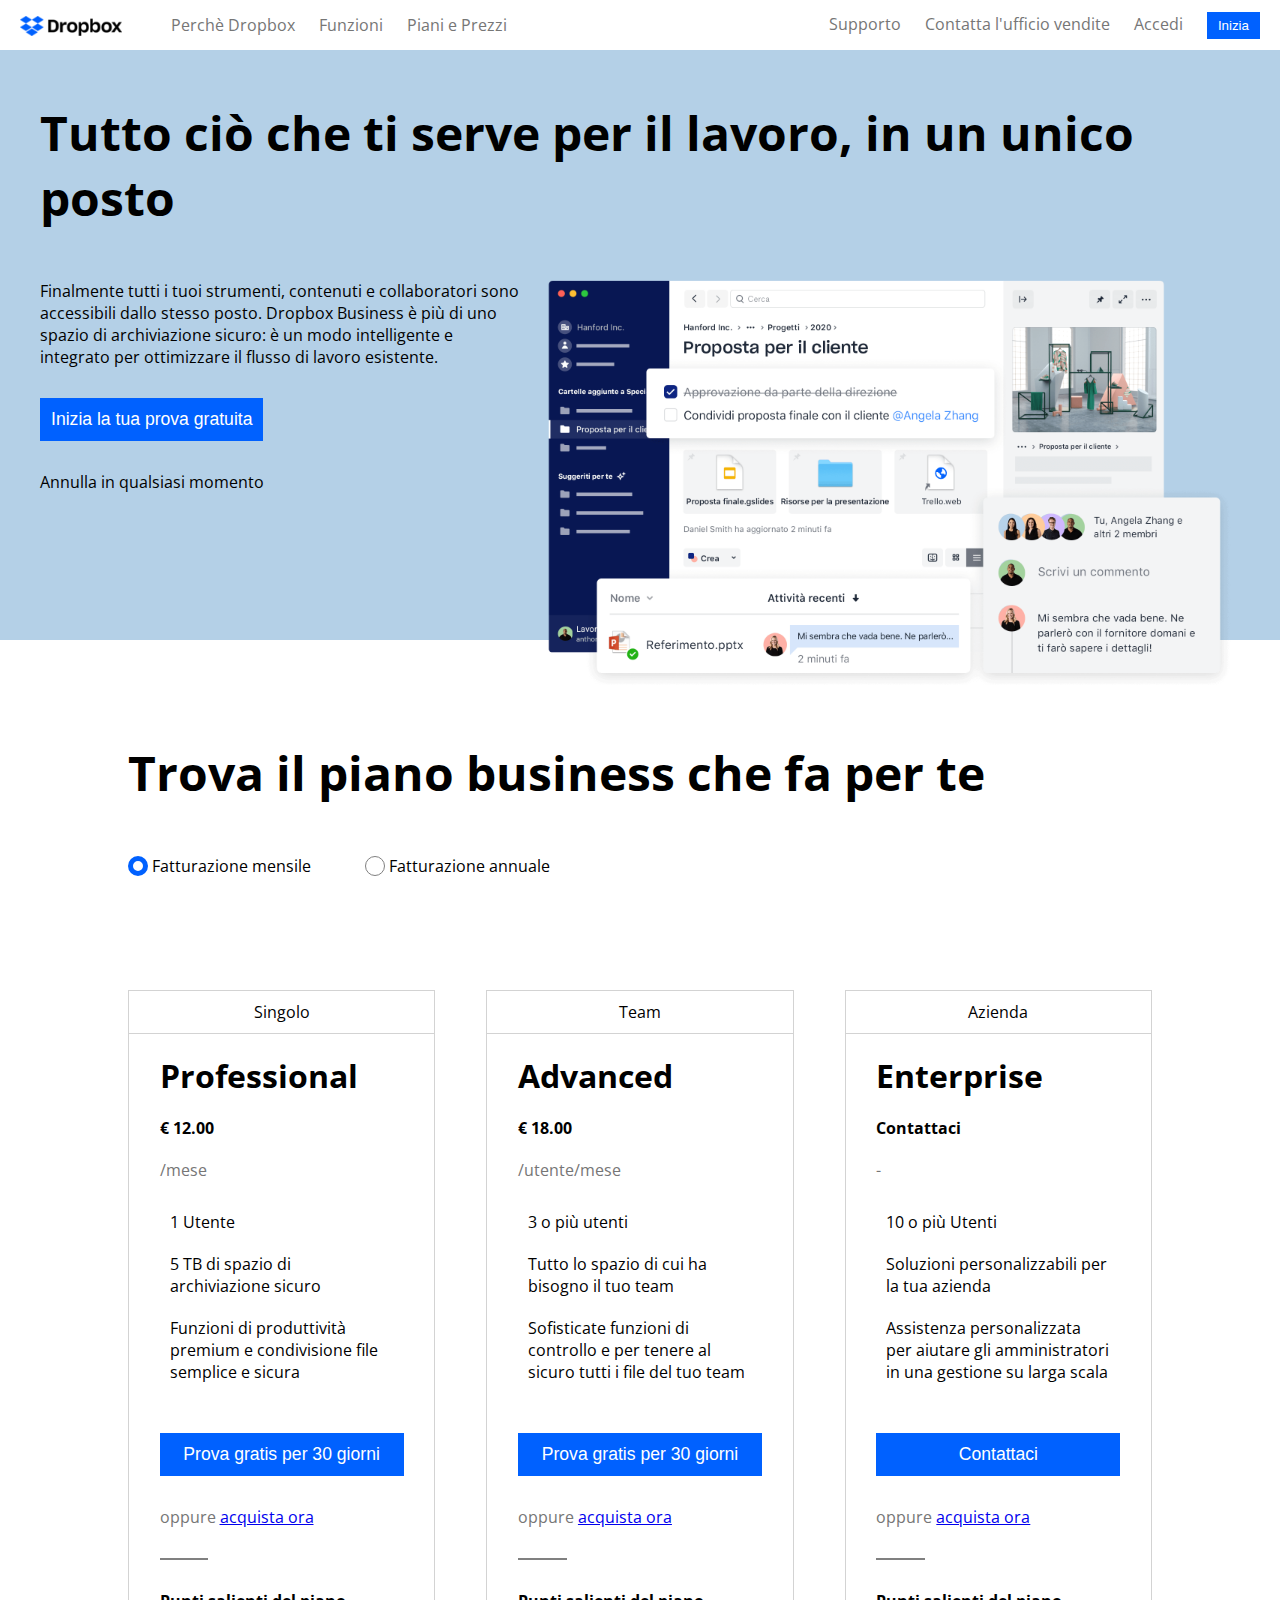
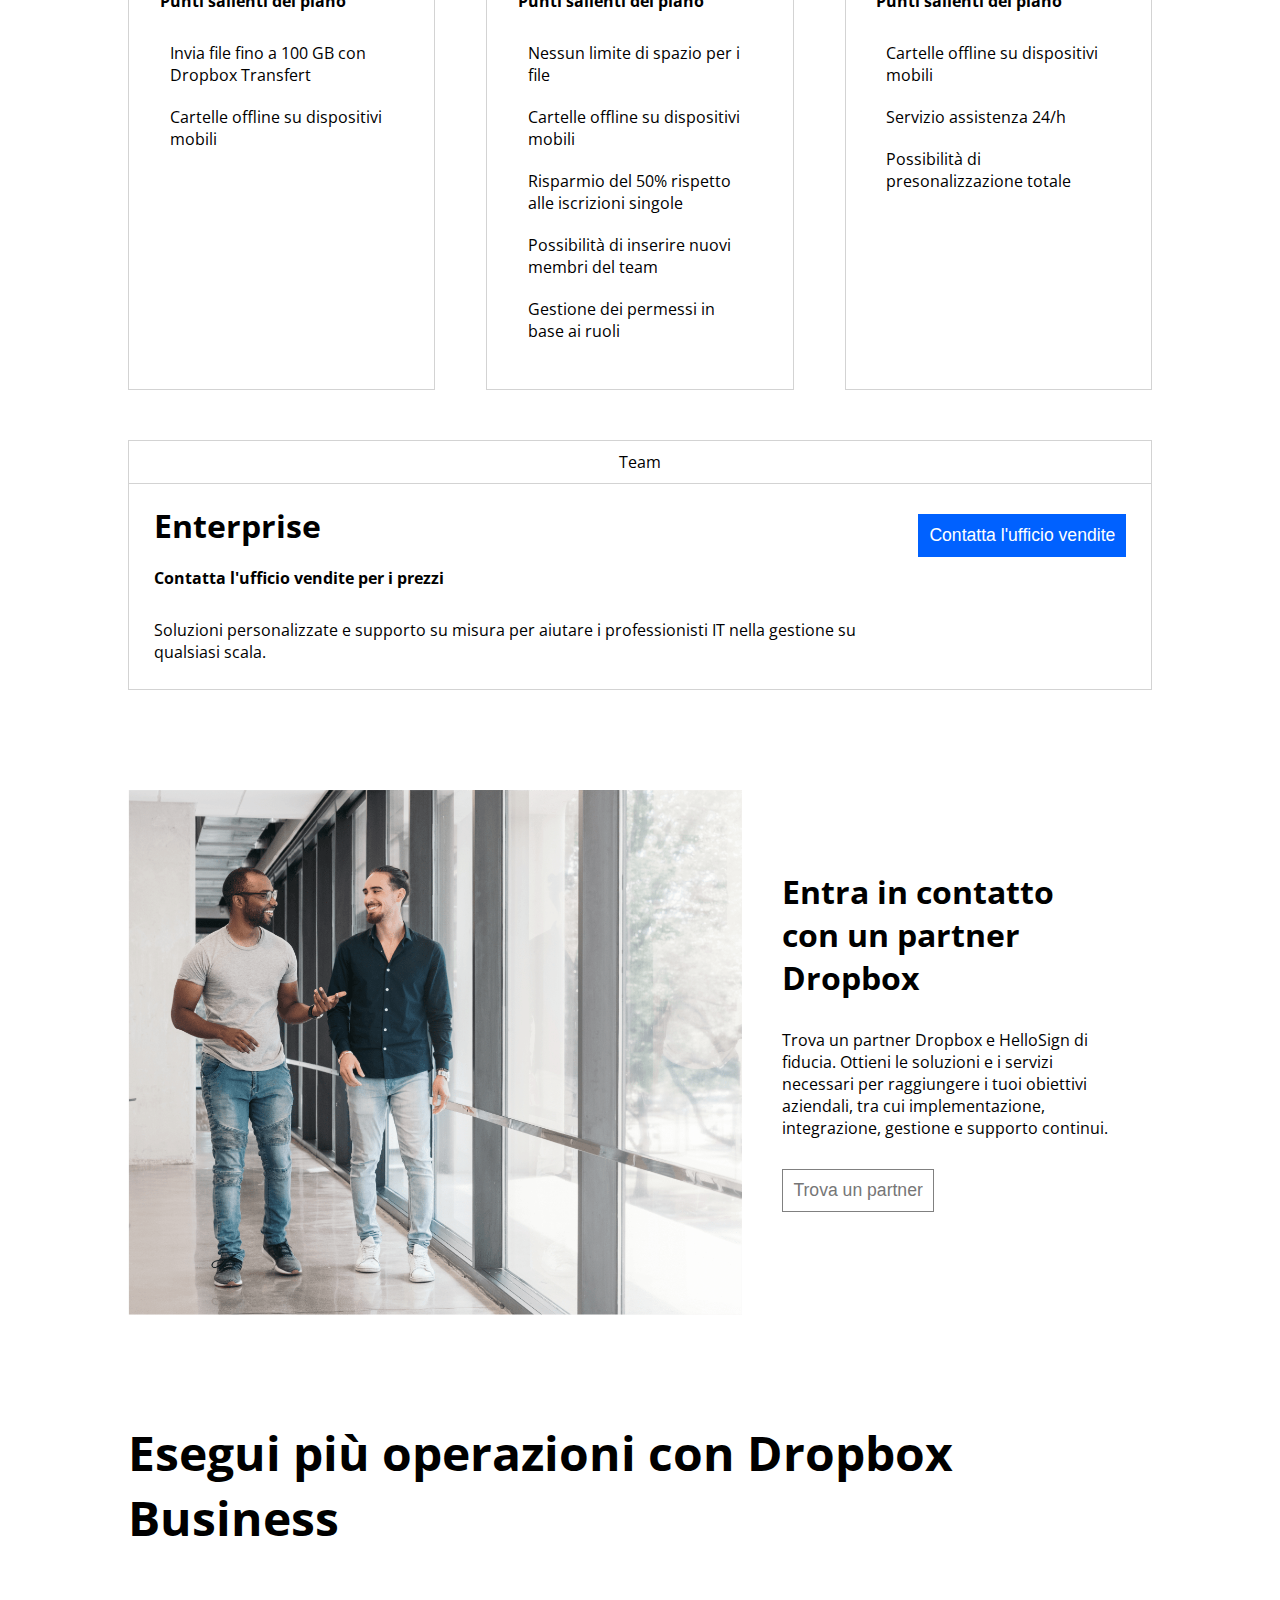
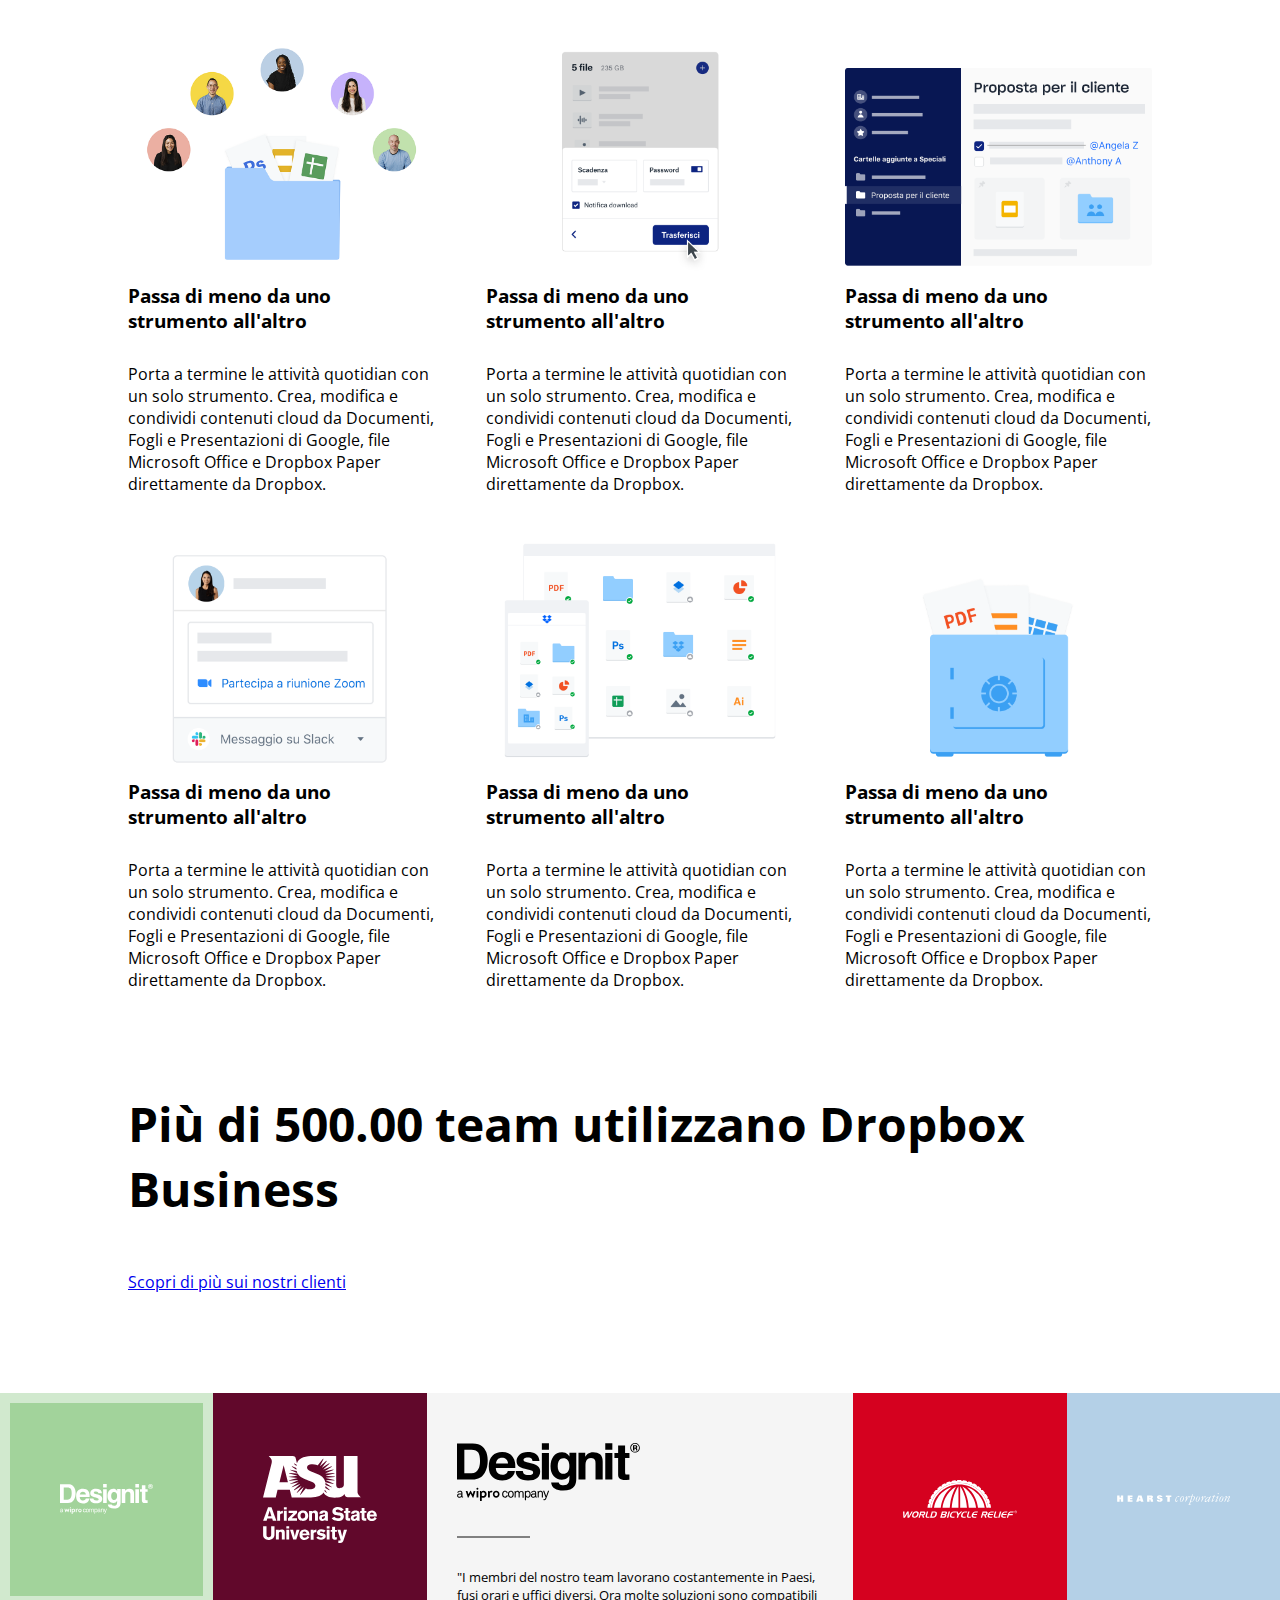
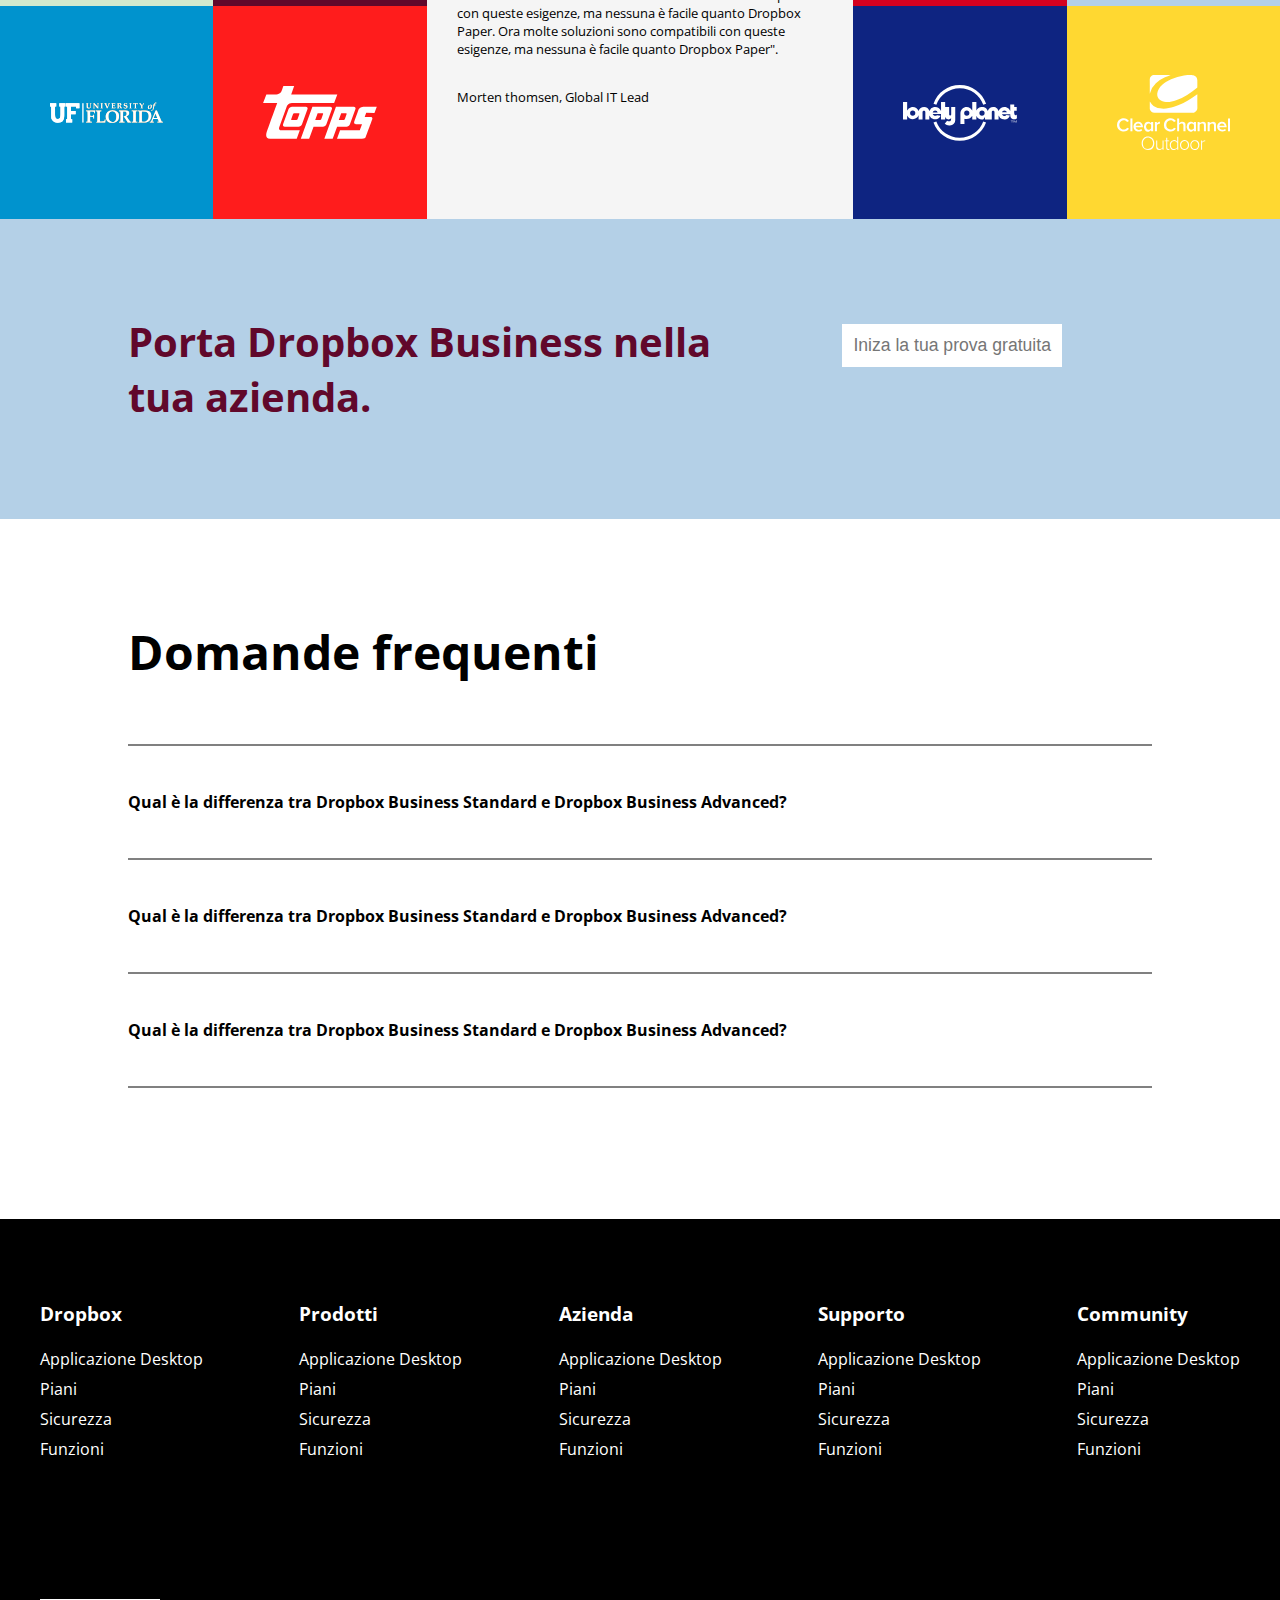
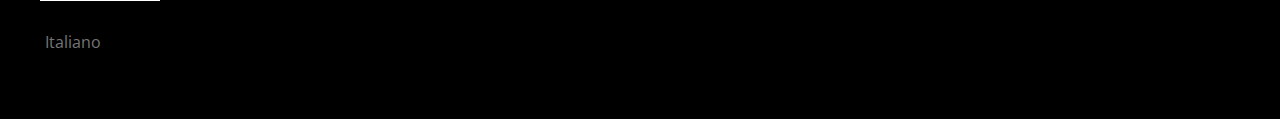
==== Bonus/index.html @ 1f26822e "Add bonus folder" ====
<!DOCTYPE html>
<html lang="en">
    <head>
        <meta charset="UTF-8">
        <meta name="viewport" content="width=device-width, initial-scale=1.0">
        <title>Dropbox</title>

        <!-- Font Awesome -->
        <link rel="stylesheet" href="https://cdnjs.cloudflare.com/ajax/libs/font-awesome/6.4.2/css/all.min.css" integrity="sha512-z3gLpd7yknf1YoNbCzqRKc4qyor8gaKU1qmn+CShxbuBusANI9QpRohGBreCFkKxLhei6S9CQXFEbbKuqLg0DA==" crossorigin="anonymous" referrerpolicy="no-referrer" />

        <!-- Google Fonts -->
        <link rel="preconnect" href="https://fonts.googleapis.com">
        <link rel="preconnect" href="https://fonts.gstatic.com" crossorigin>
        <link href="https://fonts.googleapis.com/css2?family=Montserrat:wght@300;400;700&family=Open+Sans:wght@300;400;500;700&family=Roboto:wght@100;400;700&display=swap" rel="stylesheet">

        <!-- link css -->
        <link rel="stylesheet" href="css/style.css">
    </head>

    <body class="debug">

        <!-- header -->
        <header>
            
            <!-- Navbar -->

            <nav class="navbar">

                <div class="left-nav">

                    <ul>
                        <li> <img class="logo" src="img/logo-small.png" alt="Logo Dropbox"> </li>
                        <li> <a class="gray" href="#"> Perchè Dropbox </a> </li>
                        <li> <a class="gray" href="#"> Funzioni </a> </li>
                        <li> <a class="gray" href="#"> Piani e Prezzi </a> </li>
                    </ul>

                </div>

                <div class="right-nav">

                    <ul>
                        <li> <a class="gray" href="#"> Supporto </a> </li>
                        <li> <a class="gray" href="#"> Contatta l'ufficio vendite </a> </li>
                        <li> <a class="gray" href="#"> Accedi </a> </li>
                        <li> <button class="white blue button-small">Inizia</button> </li>
                    </ul>

                </div>

            </nav>
            
            <!-- Titolo immagini e testo -->

            <div class="header-box">
                
                <div class="container">

                    <div class="header-elements">
                        
                        <div class= "header-title">
                            <h1 class="title">Tutto ciò che ti serve per il lavoro, in un unico posto</h1>
                        </div>
                        <div class="header-text">
                            <p>Finalmente tutti i tuoi strumenti, contenuti e collaboratori
                                sono accessibili dallo stesso posto. Dropbox Business è più di uno spazio 
                                di archiviazione sicuro: è un modo intelligente e integrato per ottimizzare
                                il flusso di lavoro esistente.
                            </p>

                            <button class="header-item-margin white blue button"> Inizia la tua prova gratuita</button>

                            <div class="header-item-margin"> Annulla in qualsiasi momento</div>

                            <i class="header-icon-margin fa-solid fa-arrow-down"></i>
                        
                        </div>
                        
                        <div class="header-img">

                            <img class="jumbo" src="img/jumbo.png" alt="Proposta per il cliente">

                        </div>
                    
                    </div>

                </div>
            
            </div>

        </header>

        <!-- main -->
        <main>
            
            <div class="small-container">
                
                <!-- Sezione business -->

                <section>

                    <div class="business-title">
                        
                        <h2 class="titles">Trova il piano business che fa per te</h2>

                        <div class="radio-box">
                            
                            <ul>
                                <li class="radio check"></li>
                                <li class="li-text">Fatturazione mensile</li>
                                <li class="radio uncheck"></li>
                                <li class="li-text">Fatturazione annuale</li>
                            </ul>
                        
                        </div>
                    
                    </div>

                    <!-- Sezione cards -->
                   
                    <div class="card-container">
                        
                        <!-- card 1 -->
                        
                        <div class="card">
                            
                            <div class="card-top">
                                <span><i class="fa-solid fa-user"></i></span> <span> Singolo </span>
                            </div>
                            <div class="card-bottom">
                                
                                <div class="mini-container">
                                    
                                    <h3 class="card-title">Professional</h3>
                                    <h4 class="price">€ 12.00</h4>
                                    <span class="gray">/mese</span>

                                <ul>
                                    <li>
                                        <div><i class="fa-solid fa-user"></i></div> 
                                        <div> 1 Utente </div>
                                    </li>
                                    <li>
                                        <div><i class="fa-solid fa-folder"></i></div> 
                                        <div> 5 TB di spazio di archiviazione sicuro </div>
                                    </li>
                                    <li>
                                        <div><i class="fa-solid fa-share-nodes"></i></div> 
                                        <div> Funzioni di produttività premium e condivisione file semplice e sicura </div>
                                    </li>
                                </ul>

                                <button class="header-item-margin white blue button"> Prova gratis per 30 giorni</button>

                                <div class="gray buy">oppure <a class="links" href="#">acquista ora</a></div>

                                <hr class="card-line">

                                <h4 class="piano-detail">Punti salienti del piano</h4>

                                <ul>
                                    <li>
                                        <div><i class="check-icon fa-solid fa-check"></i></div> 
                                        <div> Invia file fino a 100 GB con Dropbox Transfert </div>
                                    </li>
                                    <li>
                                        <div><i class="check-icon fa-solid fa-check"></i></div> 
                                        <div> Cartelle offline su dispositivi mobili </div>
                                    </li>
                                </ul>

                                 
                                </div>
                            </div>
                        
                        </div>
                        
                        <!-- card 2 -->
                        
                        <div class="card">
                            
                            <div class="card-top">
                                <span><i class="fa-solid fa-users"></i></span> <span> Team </span>
                            </div>
                            <div class="card-bottom">
                                
                                <div class="mini-container">
                                    
                                    <h3 class="card-title">Advanced</h3>
                                    <h4 class="price">€ 18.00</h4>
                                    <span class="gray">/utente/mese</span>

                                <ul>
                                    <li>
                                        <div><i class="fa-solid fa-user"></i></div> 
                                        <div> 3 o più utenti </div>
                                    </li>
                                    <li>
                                        <div><i class="fa-solid fa-folder"></i></div> 
                                        <div> Tutto lo spazio di cui ha bisogno il tuo team </div>
                                    </li>
                                    <li>
                                        <div><i class="fa-solid fa-share-nodes"></i></div> 
                                        <div> Sofisticate funzioni di controllo e per tenere al sicuro tutti i file del tuo team </div>
                                    </li>
                                </ul>

                                <button class="header-item-margin white blue button"> Prova gratis per 30 giorni</button>

                                <div class="gray buy">oppure <a class="links" href="#">acquista ora</a></div>

                                <hr class="card-line">

                                <h4 class="piano-detail">Punti salienti del piano</h4>

                                <ul>
                                    <li>
                                        <div><i class="check-icon fa-solid fa-check"></i></div> 
                                        <div> Nessun limite di spazio per i file </div>
                                    </li>
                                    <li>
                                        <div><i class="check-icon fa-solid fa-check"></i></div> 
                                        <div> Cartelle offline su dispositivi mobili </div>
                                    </li>
                                    <li>
                                        <div><i class="check-icon fa-solid fa-check"></i></div> 
                                        <div> Risparmio del 50% rispetto alle iscrizioni singole </div>
                                    </li>
                                    <li>
                                        <div><i class="check-icon fa-solid fa-check"></i></div> 
                                        <div> Possibilità di inserire nuovi membri del team </div>
                                    </li>
                                    <li>
                                        <div><i class="check-icon fa-solid fa-check"></i></div> 
                                        <div> Gestione dei permessi in base ai ruoli </div>
                                    </li>
                                </ul>

                                 
                                </div>
                            </div>
                        
                        </div>
                        
                        <!-- card 3 -->
                        
                        <div class="card">
                            
                            <div class="card-top">
                                <span><i class="fa-solid fa-building"></i></span> <span> Azienda </span>
                            </div>
                            <div class="card-bottom">
                                
                                <div class="mini-container">
                                    
                                    <h3 class="card-title">Enterprise</h3>
                                    <h4 class="price">Contattaci</h4>
                                    <span class="gray">-</span>

                                <ul>
                                    <li>
                                        <div><i class="fa-solid fa-user"></i></div> 
                                        <div> 10 o più Utenti </div>
                                    </li>
                                    <li>
                                        <div><i class="fa-solid fa-folder"></i></div> 
                                        <div> Soluzioni personalizzabili per la tua azienda </div>
                                    </li>
                                    <li>
                                        <div><i class="fa-solid fa-share-nodes"></i></div> 
                                        <div> Assistenza personalizzata per aiutare gli amministratori in una gestione su larga scala </div>
                                    </li>
                                </ul>

                                <button class="header-item-margin white blue button"> Contattaci</button>

                                <div class="gray buy">oppure <a class="links" href="#">acquista ora</a></div>

                                <hr class="card-line">

                                <h4 class="piano-detail">Punti salienti del piano</h4>

                                <ul>
                                    <li>
                                        <div><i class="check-icon fa-solid fa-check"></i></div> 
                                        <div> Cartelle offline su dispositivi mobili </div>
                                    </li>
                                    <li>
                                        <div><i class="check-icon fa-solid fa-check"></i></div> 
                                        <div> Servizio assistenza 24/h </div>
                                    </li>
                                    <li>
                                        <div><i class="check-icon fa-solid fa-check"></i></div> 
                                        <div> Possibilità di presonalizzazione totale </div>
                                    </li>
                                </ul>

                                 
                                </div>
                            </div>
                        
                        </div>

                    
                    </div>
                    
                    <!-- card 4 centrale  -->
                    
                    <div class="border enterprise-container">
                        
                        <div class="enterprise-top">
                            <span><i class="fa-solid fa-building"></i></span> <span> Team </span>
                        </div>
                        
                        <div class="enterprise-bottom">
                            
                            <div class="enterprise-left">
                                
                                <h3 class="card-title">Enterprise</h3>
                                <h4>Contatta l'ufficio vendite per i prezzi</h4>
                                <div class="margin-top"> Soluzioni personalizzate e supporto su misura per aiutare i professionisti IT nella gestione su qualsiasi scala. </div>
                            
                            </div>
                            
                            <div class="enterprise-Right">
                                <button class="header-item-margin white blue button"> Contatta l'ufficio vendite</button>
                            </div>
                        
                        </div>
                    </div>

                </section>

                <!-- Contatti partner Dropbox (Immagine centrale e testo) -->

                <section>

                    <div class="contact-box">

                        <div class="contact-img">
                            <img class="partners" src="img/partner.png" alt="Partners">
                        </div>
                        <div class="contact-text">
                            <h3>Entra in contatto con un partner Dropbox</h3>
                            <p class="margin-top">Trova un partner Dropbox e HelloSign di fiducia.
                                Ottieni le soluzioni e i servizi necessari per raggiungere
                                i tuoi obiettivi aziendali, tra cui implementazione,
                                integrazione, gestione e supporto continui.
                            </p>
                            <button class="margin-top gray white-background button">Trova un partner</button>
                        </div>

                    </div>

                </section>

                <!-- Contatti operazioni Dropbox (Titolo e cards) -->

                <section>

                    <div class="operation-box">
                        
                        <div class="operation-title">
                            <h2 class="titles">Esegui più operazioni con Dropbox Business</h2>
                        </div>

                        <div class="operation-card-box">
                            
                            <!-- row 1   -->
                            
                            <div class="operation-card">
                                <img class="card-img" src="img/business-feature-switching-tools.png" alt="Folder">
                                <h3>Passa di meno da uno strumento all'altro</h3>
                                <p class="margin-top">Porta a termine le attività quotidian con un solo strumento.
                                    Crea, modifica e condividi contenuti cloud da Documenti,
                                    Fogli e Presentazioni di Google, file Microsoft Office e 
                                    Dropbox Paper direttamente da Dropbox.
                                </p>
                            </div>

                            <div class="operation-card">
                                <img class="card-img" src="img/business-feature-send-files-it.png" alt="Send files">
                                <h3>Passa di meno da uno strumento all'altro</h3>
                                <p class="margin-top">Porta a termine le attività quotidian con un solo strumento.
                                    Crea, modifica e condividi contenuti cloud da Documenti,
                                    Fogli e Presentazioni di Google, file Microsoft Office e 
                                    Dropbox Paper direttamente da Dropbox.
                                </p>
                            </div>

                            <div class="operation-card">
                                <img class="card-img" src="img/business-feature-coordinate-it.png" alt="Coordinate">
                                <h3>Passa di meno da uno strumento all'altro</h3>
                                <p class="margin-top">Porta a termine le attività quotidian con un solo strumento.
                                    Crea, modifica e condividi contenuti cloud da Documenti,
                                    Fogli e Presentazioni di Google, file Microsoft Office e 
                                    Dropbox Paper direttamente da Dropbox.
                                </p>
                            </div>

                            <!-- row 2 -->

                            <div class="operation-card">
                                <img class="card-img" src="img/business-feature-integrations-it.png" alt="Integrations">
                                <h3>Passa di meno da uno strumento all'altro</h3>
                                <p class="margin-top">Porta a termine le attività quotidian con un solo strumento.
                                    Crea, modifica e condividi contenuti cloud da Documenti,
                                    Fogli e Presentazioni di Google, file Microsoft Office e 
                                    Dropbox Paper direttamente da Dropbox.
                                </p>
                            </div>

                            <div class="operation-card">
                                <img class="card-img" src="img/business-feature-multi-device.png" alt="Multi device">
                                <h3>Passa di meno da uno strumento all'altro</h3>
                                <p class="margin-top">Porta a termine le attività quotidian con un solo strumento.
                                    Crea, modifica e condividi contenuti cloud da Documenti,
                                    Fogli e Presentazioni di Google, file Microsoft Office e 
                                    Dropbox Paper direttamente da Dropbox.
                                </p>
                            </div>

                            <div class="operation-card">
                                <img class="card-img" src="img/business-feature-security.png" alt="Security">
                                <h3>Passa di meno da uno strumento all'altro</h3>
                                <p class="margin-top">Porta a termine le attività quotidian con un solo strumento.
                                    Crea, modifica e condividi contenuti cloud da Documenti,
                                    Fogli e Presentazioni di Google, file Microsoft Office e 
                                    Dropbox Paper direttamente da Dropbox.
                                </p>
                            </div>
                        
                        </div>

                        <div class="operation-bottom">
                            <h2 class="titles">Più di 500.00 team utilizzano Dropbox Business</h2>
                            <a class="links" href="#">Scopri di più sui nostri clienti</a>
                        </div>  
                    
                    </div>

                </section>
                
            </div>
                
                <!-- Sezione Box di immagini e cta -->

                <section>

                    <div class="bottom-main-flex">
                        
                        <!-- parte sinistra  -->

                        <div class="side-img-box">
                            
                            <div class="img-1 img-padding-flex">
                                <img class="card-logo" src="img/designit.svg" alt="logo 1">
                            </div>
                            <div class="img-2 img-padding-flex">
                                <img class="card-logo" src="img/arizona_state_university.svg" alt="logo 2">
                            </div>
                            <div class="img-3 img-padding-flex">
                                <img class="card-logo" src="img/university_of_florida.svg" alt="logo 3">
                            </div>
                            <div class="img-4 img-padding-flex">
                                <img class="card-logo" src="img/topps.svg" alt="logo 4">
                            </div>
                        
                        </div>
                        
                        <!-- immagine centrale -->

                        <div class="big-img-box">
                            
                            <div class="big-img-background">
                                
                                <img class="center-logo" src="img/designit.svg" alt="logo">
                                <hr class="card-line">
                                <p class="margin-top">"I membri del nostro team lavorano costantemente in Paesi,
                                    fusi orari e uffici diversi. Ora molte soluzioni sono compatibili
                                    con queste esigenze, ma nessuna è facile quanto Dropbox Paper.
                                    Ora molte soluzioni sono compatibili con queste esigenze, ma 
                                    nessuna è facile quanto Dropbox Paper".
                                </p>
                                <div class="margin-top">Morten thomsen, Global IT Lead</div>
                            
                            </div>
                        
                        </div>
                        
                        <!-- parte destra -->

                        <div class="side-img-box">
                            
                            <div class="img-5 img-padding-flex">
                                <img class="card-logo" src="img/world_bicycle_relief.svg" alt="logo 5">
                            </div>
                            <div class="img-6 img-padding-flex">
                                <img class="card-logo" src="img/hearst_corp.svg" alt="logo 6">
                            </div>
                            <div class="img-7 img-padding-flex">
                                <img class="card-logo" src="img/lonely_planet.svg" alt="logo 7">
                            </div>
                            <div class="img-8 img-padding-flex">
                                <img class="card-logo" src="img/clear_channel.svg" alt="logo 8">
                            </div>
                        
                        </div>
                    
                    </div>

                    <div class="cta-box">
                        
                        <div class="small-container">
                            
                            <div class="cta-text">
                                
                                <div class="cta-left">
                                    <h2>Porta Dropbox Business nella tua azienda.</h2>
                                </div> 
                                
                                <div class="cta-right">
                                    <button class="gray button">Iniza la tua prova gratuita</button>
                                </div>   
                            
                            </div>

                        </div>

                    </div>

                </section>

                <!-- Sezione Faq -->

                <section>

                    <div class="small-container">

                        <div class="faq">
                            
                            <!-- row 1 -->

                            <h2 class="titles">Domande frequenti</h2>
                            
                            <hr class="faq-line">
                            
                            <div class="faq-flex">
                                
                                <h4>Qual è la differenza tra Dropbox Business Standard e Dropbox Business Advanced?</h4>
                                <a href="#"><i class="fa-solid fa-chevron-down"></i></a>
                            
                            </div>

                            <hr class="faq-line">

                            <!-- row 2 -->

                            <div class="faq-flex">
                                
                                <h4>Qual è la differenza tra Dropbox Business Standard e Dropbox Business Advanced?</h4>
                                <a href="#"><i class="fa-solid fa-chevron-down"></i></a>
                            
                            </div>

                            <hr class="faq-line">

                            <!-- row 3 -->

                            <div class="faq-flex">
                                
                                <h4>Qual è la differenza tra Dropbox Business Standard e Dropbox Business Advanced?</h4>
                                <a href="#"><i class="fa-solid fa-chevron-down"></i></a>
                            
                            </div>

                            <hr class="faq-line">
                        
                        </div>

                    </div>

                </section>
        
        </main>

        <!-- footer -->
        <footer>
            
            <div class="footer-box">
            
                <div class="container"> 
                    
                    <div class="foot-elements">
                        
                        <ul>
                            <li> <h3>Dropbox</h3> </li>
                            <li>Applicazione Desktop</li>
                            <li>Piani</li>
                            <li>Sicurezza</li>
                            <li>Funzioni</li>
                        </ul>

                        <ul>
                            <li> <h3>Prodotti</h3> </li>
                            <li>Applicazione Desktop</li>
                            <li>Piani</li>
                            <li>Sicurezza</li>
                            <li>Funzioni</li>
                        </ul>

                        <ul>
                            <li> <h3>Azienda</h3> </li>
                            <li>Applicazione Desktop</li>
                            <li>Piani</li>
                            <li>Sicurezza</li>
                            <li>Funzioni</li>
                        </ul>

                        <ul>
                            <li> <h3>Supporto</h3> </li>
                            <li>Applicazione Desktop</li>
                            <li>Piani</li>
                            <li>Sicurezza</li>
                            <li>Funzioni</li>
                        </ul>

                        <ul>
                            <li> <h3>Community</h3> </li>
                            <li>Applicazione Desktop</li>
                            <li>Piani</li>
                            <li>Sicurezza</li>
                            <li>Funzioni</li>
                        </ul>
                    
                    </div>

                    <div class="foot-bottom">
                        <hr class="foot-line">
                        <div class="gray margin-top"><i class="earth fa-solid fa-earth-americas"></i> Italiano <i class="fa-solid fa-caret-up"></i></div>
                    </div>

                </div>

            </div>
        
        </footer>
        
    </body>
</html>
---- Bonus/css/style.css ----
/* 
    reset 
*/

*{
    margin: 0;
    padding: 0;
    box-sizing: border-box;
}

/* 
    general 
*/

html{
    font-family: 'Open Sans', sans-serif;
}

.container{
    margin: 0 auto;
    max-width: 1200px;
}

.small-container{
    margin: 0 auto;
    width: 80%;
    /* max-width: 900px; */
}

.mini-container{
    margin: 0 auto;
    width: 80%;
}

.border{
    border: 2px dashed rgb(246, 205, 0);
}

ul li{
    list-style: none;
    display: inline-block;
}

a{
    text-decoration: none;
}

.white{
    color: white;
}

.gray{
    color: #767676;
}

.blue{
    background-color: #0061FF;
    border: 1px solid #0061FF;
}

.white-background{
    background-color: white;
    border: 1px solid gray;
}

.button-small{
    padding: 5px 0;
    padding-left: 10px;
    padding-right: 10px;
}

.button{
    padding: 10px;
    font-size: 1.1em;
}

.margin-top{
    margin-top: 30px;
}

/* 
    header 
*/

.navbar{
    background-color: white;
    min-height: 50px;
    display: flex;
    justify-content: space-between;
    align-items: center;
}

.logo{
    width: 80%;
    vertical-align: middle;
}

.right-nav > ul li{
    padding-right: 20px;
}

.left-nav > ul li{
    margin-left: 20px;
}

.header-box{
    background-color: #B4D0E7;
    width: 100%;
    min-height:400px;
}

.header-elements{
    /* background-color: rgb(50, 204, 65); */
    display: flex;
    flex-wrap: wrap;
}

.header-title{
    width: 100%;
    /* background-color: lightcoral; */
    min-height: 100px;
    margin-top: 50px;
}

.title{
    font-size: 3em;
    font-weight: bold;
}

.header-text{
    /* background-color: lightcoral; */
    width: 40%;
    min-height: 200px;
    margin-top: 50px;
}

.header-item-margin{
    margin-top: 30px;
}

.header-icon-margin{
    margin-top: 80px;
    font-size: 3em;
}

.header-img{
    /* background-color: lightcoral; */
    width: 60%;
    min-height: 200px;
    margin-top: 50px;
    margin-bottom: -50px;
}

.jumbo{
    width: 100%;
}

/* 
    main 
*/

/* section 1 */

.business-title{
    /* background-color: rgb(50, 204, 65); */
    width: 100%;
    min-height: 200px;
    margin-top: 100px;
}

.titles{
    font-size: 3em;
    font-weight: bold;
}

.radio{
    width: 20px;
    height: 20px;
    border-radius: 50%;
    vertical-align: middle;
}

.check{
    background-color: white;
    border:5px solid #0061FF;
}

.uncheck{
    background-color: white;
    border: 1px solid gray;
}

.li-text{
    vertical-align: middle;
    margin-right: 50px;
}

.radio-box > ul li {
    margin-top: 50px;
}

.card-container{
    /* background-color: rgb(50, 204, 65); */
    width: 100%;
    min-height: 1000px;
    margin-top: 50px;
    display: flex;
    justify-content: space-between;
}

.card{
    /* background-color: lightcoral; */
    width: 30%;
    min-height: 500px;
    border: 1px solid lightgray;
}

.card-top{
    text-align: center;
    border-bottom: 1px solid lightgray;
    padding: 10px 0;
}

.card-bottom ul{
    margin-top: 30px;
}

.card-bottom ul li{
    display: flex;
    padding-bottom: 20px;
}

.card-bottom ul li div{
    margin-right: 10px;
}

.card-bottom button{
    width: 100%;
}

.buy{
    margin-top: 30px;
}

.links{
    text-decoration: underline;
}

.piano-detail{
    margin-top: 30px;
}

.card-line{
    border: 1px solid gray;
    margin-top: 30px;
    width: 20%;
}

.card-title{
    font-size: 2em;
    padding: 20px 0;
}

.price{
    padding-bottom: 20px;
}

.check-icon{
    color: #3365ff;
}

.enterprise-container{
    /* background-color: rgb(50, 204, 65); */
    width: 100%;
    min-height: 250px;
    margin-top: 50px;
    border: 1px solid lightgray;
}

.enterprise-top{
    text-align: center;
    border-bottom: 1px solid lightgray;
    padding: 10px 0;
}

.enterprise-bottom{
    display: flex;
    justify-content: space-around;
}

.enterprise-left{
    width: 70%;
}

.enterprise-right{
    width: 30%;
}

/* fine section 1 */

/* section 2 */

.contact-box{
    /* background-color:  rgb(50, 204, 65); */
    width: 100%;
    min-height: 400px;
    margin-top: 100px;
    display: flex;
}

.partners{
    width: 100%;
}

.contact-img{
    /* background-color: lightcoral; */
    width: 60%;
    min-height: 400px;
}

.contact-text{
    /* background-color: lightcoral; */
    width: 40%;
    min-height: 400px;
    padding: 80px 0;
    padding-left: 40px;
    padding-right: 40px;
}

.contact-text > h3{
    font-size: 2em;
}

/* fine section 2 */

/* section 3 */

.operation-box{
    /* background-color: rgb(50, 204, 65); */
    width: 100%;
    min-height: 900px;
    margin-top: 100px;
}

.operation-title{
    /* background-color: lightcoral; */
    width: 100%;
    min-height: 50px;
    margin-bottom: 50px;
}

.operation-card-box{
    /* background-color: rgb(162, 203, 232); */
    min-height: 500px;
    display: flex;
    flex-wrap: wrap;
    justify-content: space-between;
}

.operation-card{
    /* background-color: lightcoral; */
    width: 30%;
    min-height: 300px;
    margin-top: 30px;
}

.card-img{
    width: 100%;
}

.operation-bottom{
    /* background-color: lightcoral; */
    width: 100%;
    min-height: 100px;
    margin-top: 100px;
}

.operation-bottom a{
    margin-top: 50px;
    display: inline-block;
}

/* fine secion 3 */

/* section 4 */

.bottom-main-flex{
    display: flex;
}

.big-img-box{
    /* background-color: rgb(50, 204, 65); */
    width: calc(100vw / 3);
    height: calc(100vw / 3);
    margin-top: 100px;
}

.side-img-box{
    /* background-color: rgb(50, 204, 65); */
    width: calc(100vw / 3);
    height: calc(100vw / 3);
    margin-top: 100px;
    display: flex;
    flex-wrap: wrap;
}

.big-img-background {
    width: 100%;
    height: 100%;
    background-color: #F5F5F5;
    padding: 50px 0;
    padding-left: 30px;
    padding-right: 30px;
}

.center-logo{
    width: 50%;
}

.big-img-background p, .big-img-background div{
    font-size: 0.8em;
}

.side-img-box > *{
    width: 50%;
    height: 50%;
    /* background-color: lightcoral; */
}

.img-padding-flex{
    padding: 0 50px;
    display: flex;
    align-items: center;
}

.img-1{
    background-color: #A2D39B;
    border: 10px solid #D1E9CE;
}

.img-2{
    background-color: #61082B;
}

.img-3{
    background-color: #0093CE;
}

.img-4{
    background-color: #FF1C1C;
}

.img-5{
    background-color: #D5011F;
}

.img-6{
    background-color: #B4D0E7;
}

.img-7{
    background-color: #0E2481;
}

.img-8{
    background-color: #FFD831;
}

.card-logo{
    width: 100%;
    filter: invert();
}

.cta-box{
    background-color: #B4D0E7;
    width: 100%;
    min-height: 300px;
    display: flex;
    align-items: center;
}

.cta-text{
    /* background-color: lightcoral; */
    width: 100%;
    min-height: 100px;
    display: flex;

}

.cta-left{
    width: 60%;
}

.cta-right{
    width: 40%;
}

.cta-left > h2 {
    font-size: 2.5em;
    color: #61082B;
}

.cta-right > button{
    background-color: white;
    border: 1px solid white;
    margin-left: 100px;
    margin-top: 10px;
}

/* fine section 4 */

/* section 5  */

.faq{
    /* background-color: rgb(50, 204, 65); */
    margin-top: 100px;
    width: 100%;
    min-height: 500px;
}

.faq-flex{
    display: flex;
    justify-content: space-between;
    align-items: center;
}

.faq-flex > *{
    margin-top: 45px;
}

.faq a{
    color: black;
    padding-right: 60px;
}

.faq > h2{
    margin-bottom: 60px;
}

.faq-line{
    border: 1px solid gray;
    margin-top: 45px;
}

/* fine section 5 */

/* 
    footer 
*/

.footer-box{
    background-color: black;
    width: 100%;
    min-height: 500px;
    margin-top: 100px;
    padding-top: 80px;
}

.foot-elements{
    /* background-color: rgb(50, 204, 65); */
    width: 100%;
    min-height: 300px;
    display: flex;
    justify-content: center;
    justify-content: space-between;
}

.foot-elements ul li h3{
    margin-bottom: 15px;
}

.foot-elements ul li {
    display: block;
    color: white;
    line-height: 30px;
}

.foot-line{
    border: 1px solid white;
    width: 10%;
}

.earth{
    margin-right: 5px;
}
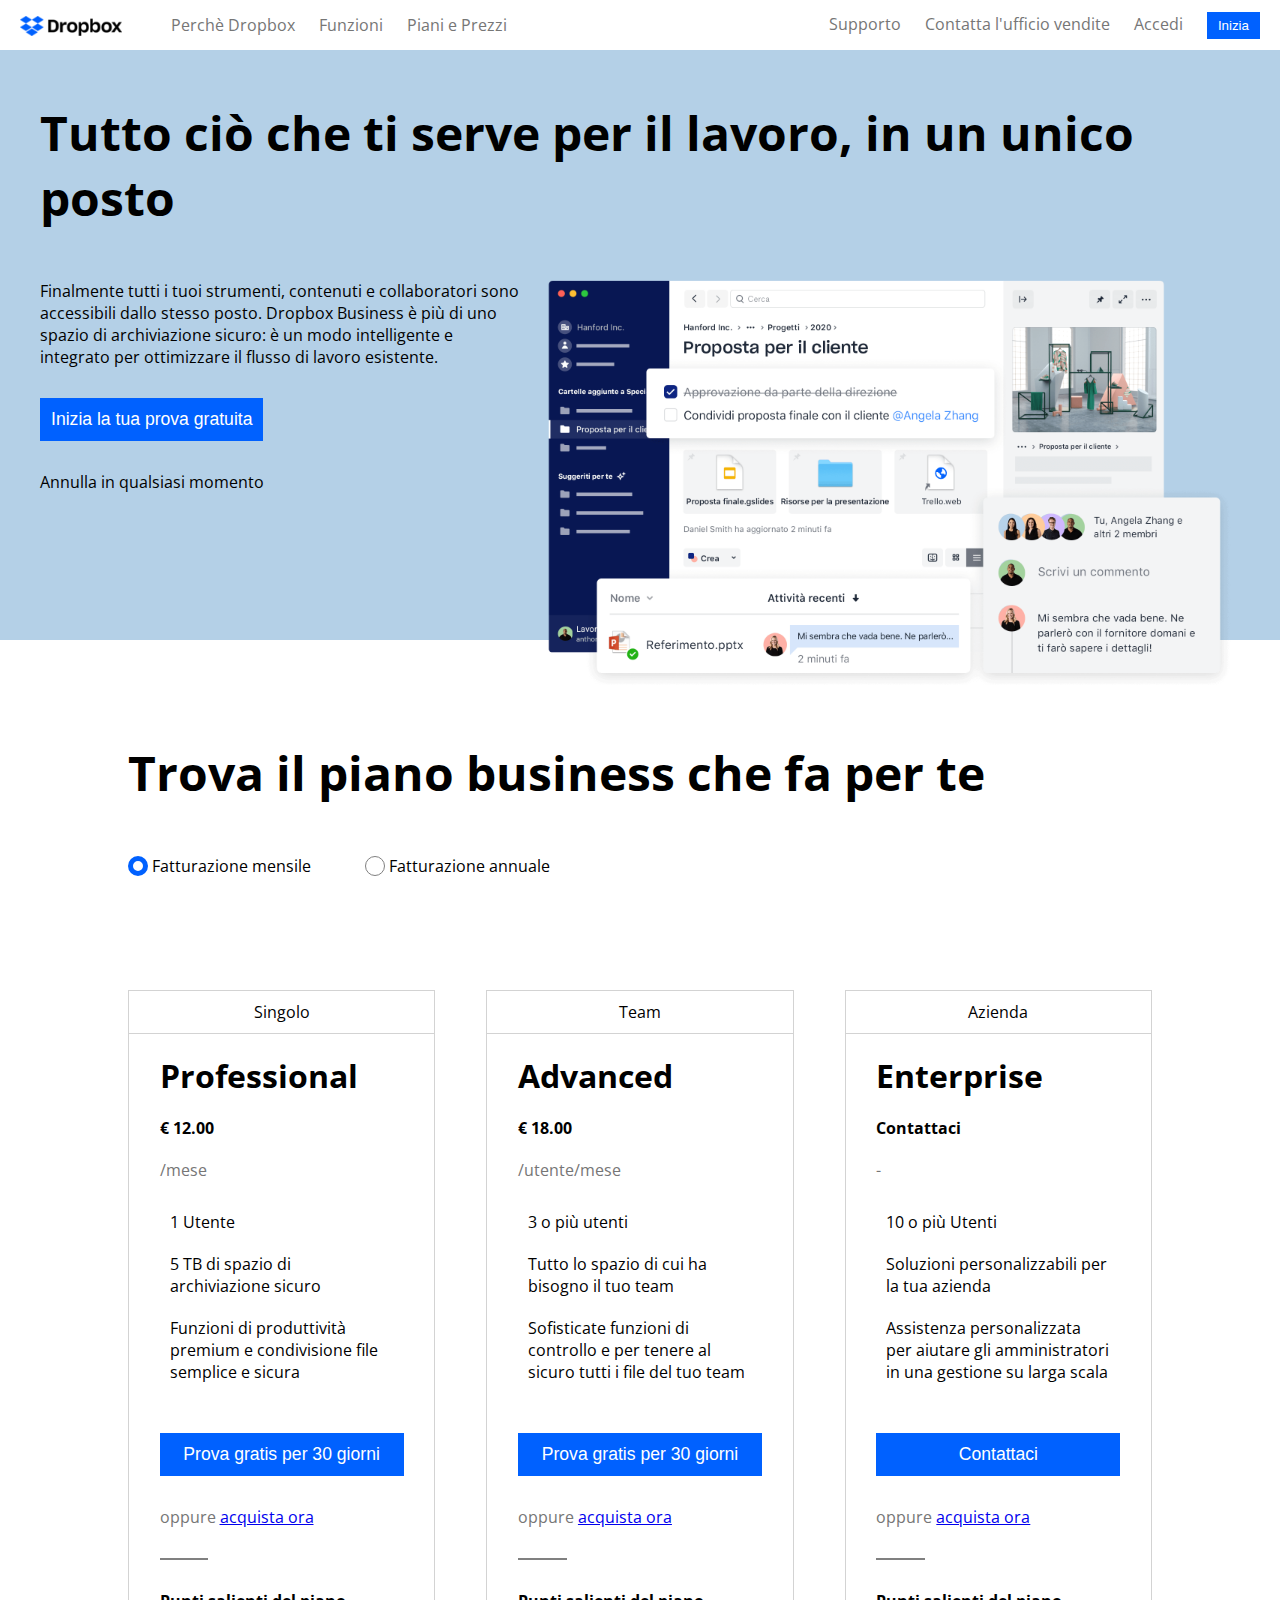
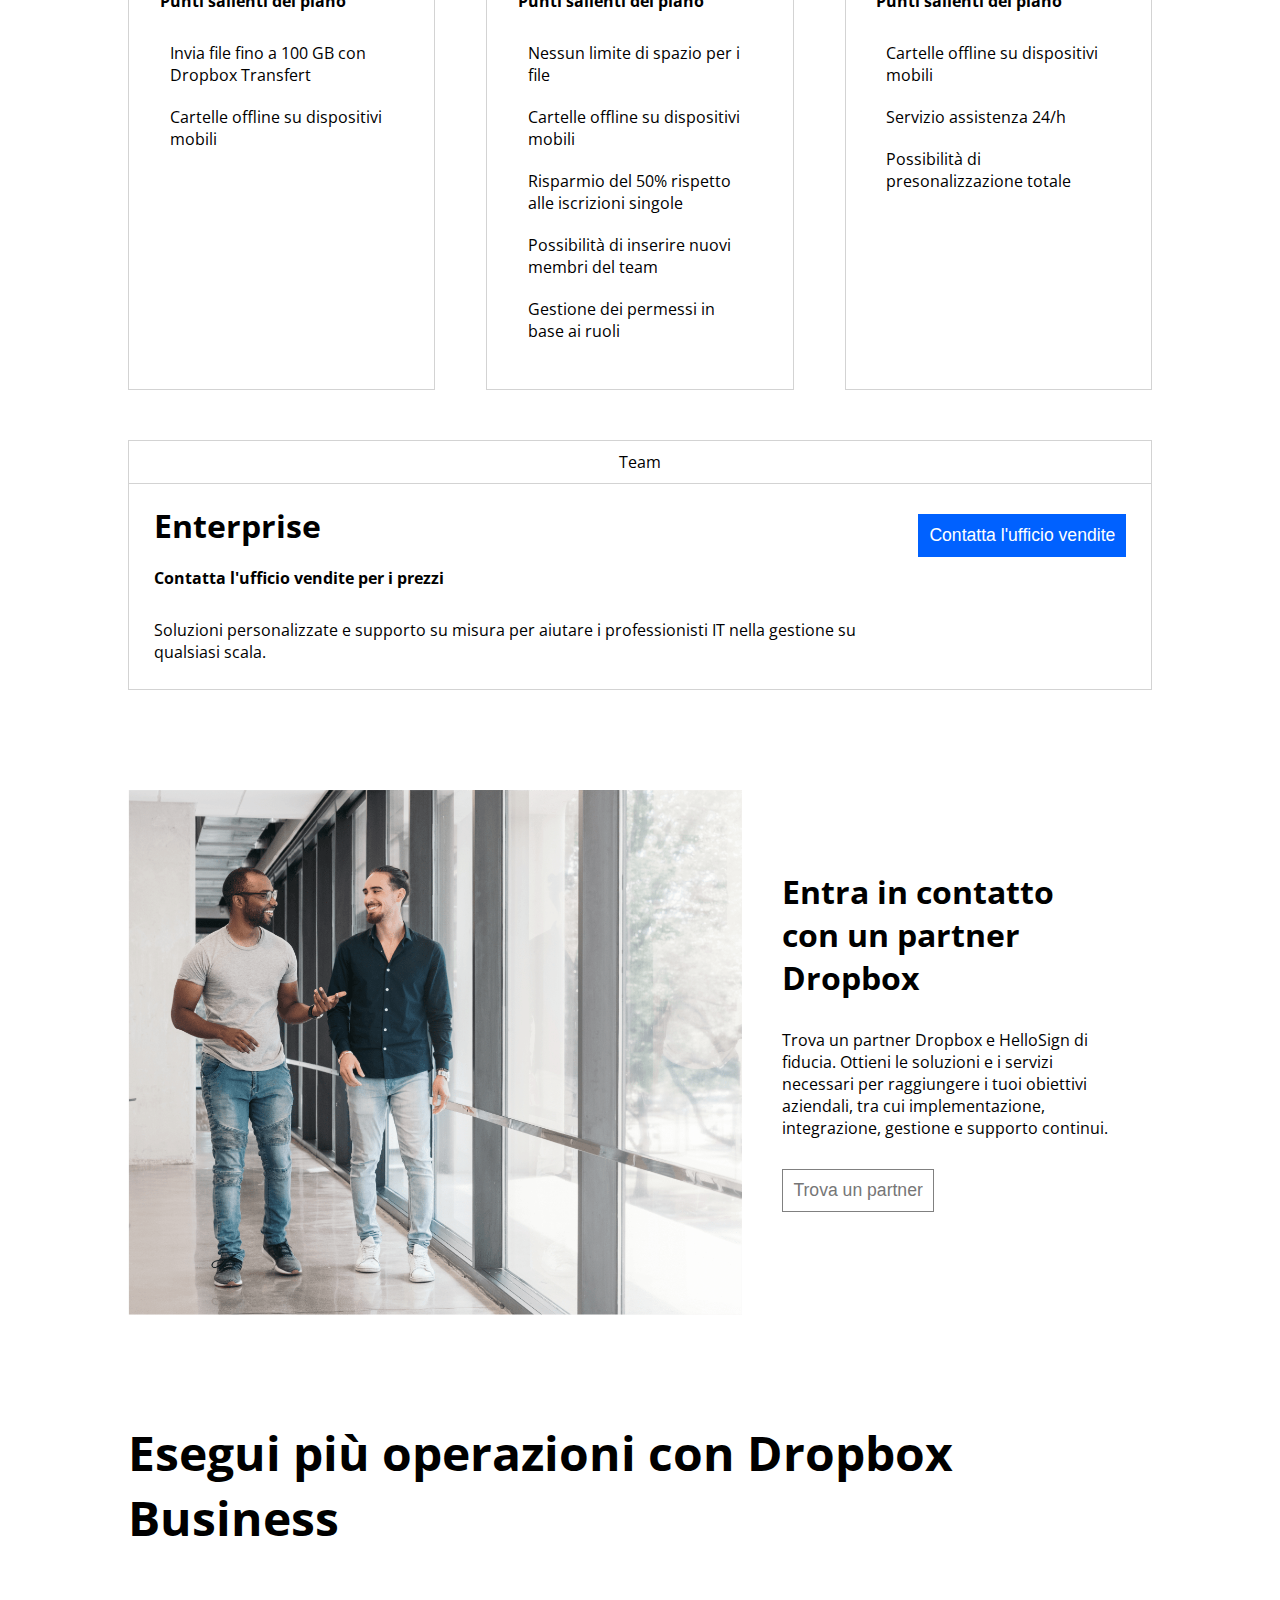
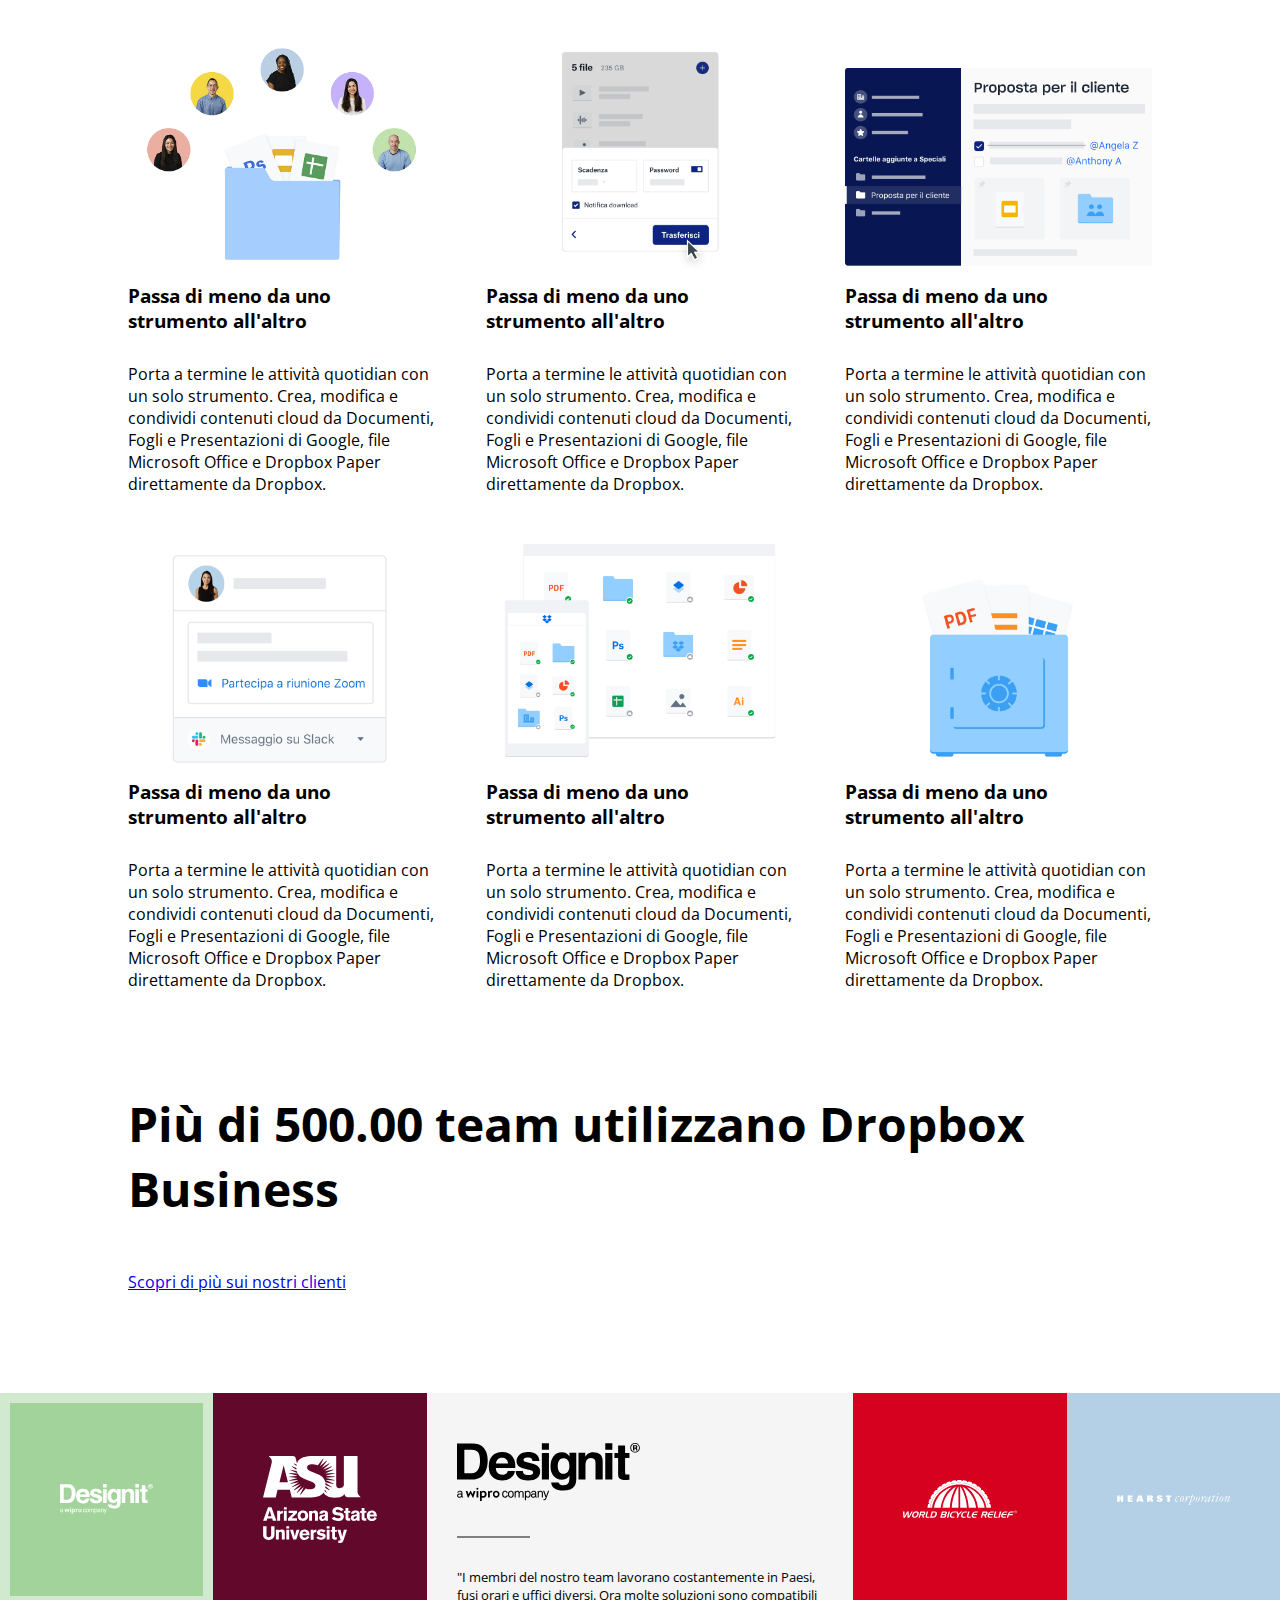
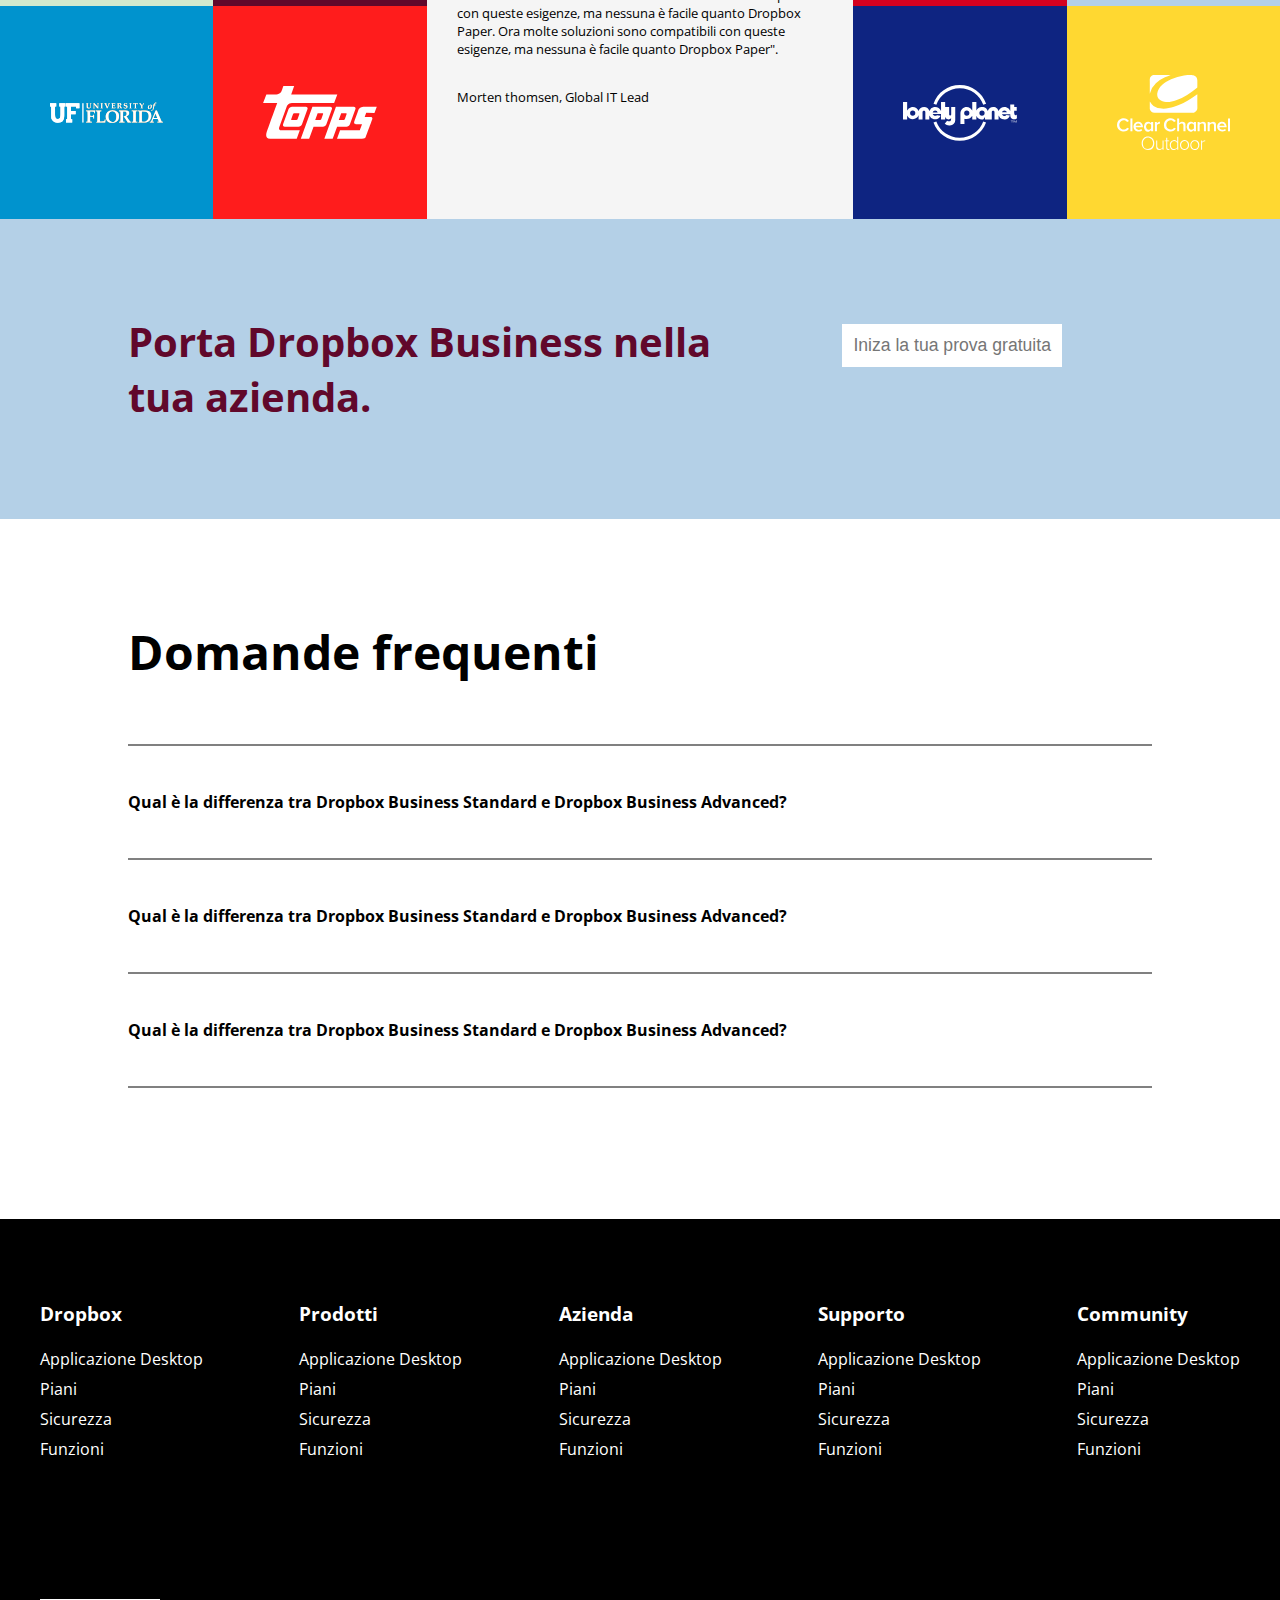
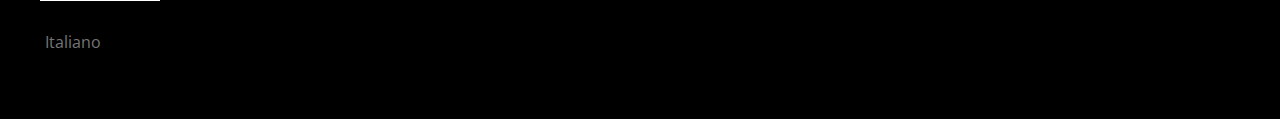
==== commit a6f64a19: "add header arrow link" ====
--- a/Bonus/index.html
+++ b/Bonus/index.html
@@ -72,7 +72,7 @@
 
                             <div class="header-item-margin"> Annulla in qualsiasi momento</div>
 
-                            <i class="header-icon-margin fa-solid fa-arrow-down"></i>
+                            <a href="#business-title"><i class="header-icon-margin fa-solid fa-arrow-down"></i></a>
                         
                         </div>
                         
@@ -99,7 +99,7 @@
 
                 <section>
 
-                    <div class="business-title">
+                    <div id="business-title">
                         
                         <h2 class="titles">Trova il piano business che fa per te</h2>
 
--- a/Bonus/css/style.css
+++ b/Bonus/css/style.css
@@ -14,6 +14,7 @@
 
 html{
     font-family: 'Open Sans', sans-serif;
+    scroll-behavior: smooth;
 }
 
 .container{
@@ -84,10 +85,12 @@
 
 .navbar{
     background-color: white;
+    width: 100%;
     min-height: 50px;
     display: flex;
     justify-content: space-between;
     align-items: center;
+    position: fixed;
 }
 
 .logo{
@@ -104,6 +107,7 @@
 }
 
 .header-box{
+    padding-top: 50px;
     background-color: #B4D0E7;
     width: 100%;
     min-height:400px;
@@ -141,6 +145,7 @@
 .header-icon-margin{
     margin-top: 80px;
     font-size: 3em;
+    color: black;
 }
 
 .header-img{
@@ -161,7 +166,7 @@
 
 /* section 1 */
 
-.business-title{
+#business-title{
     /* background-color: rgb(50, 204, 65); */
     width: 100%;
     min-height: 200px;
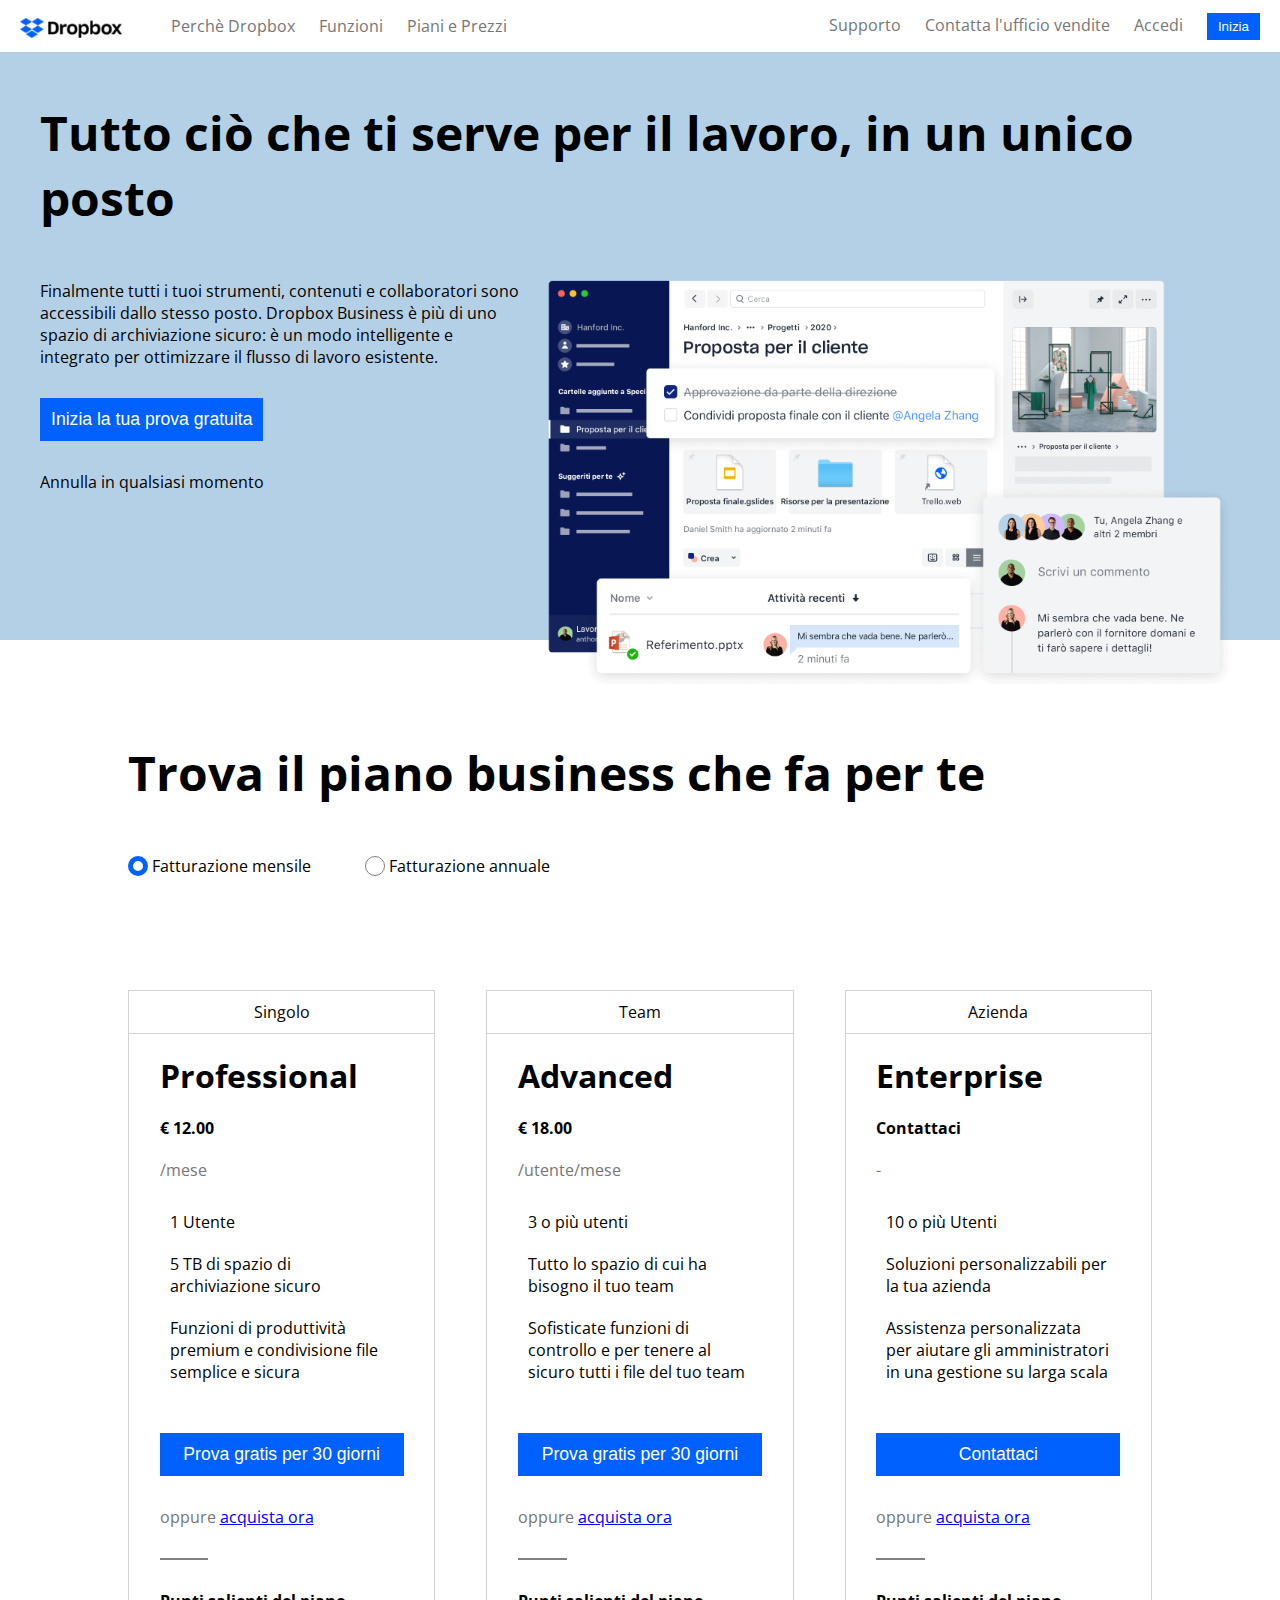
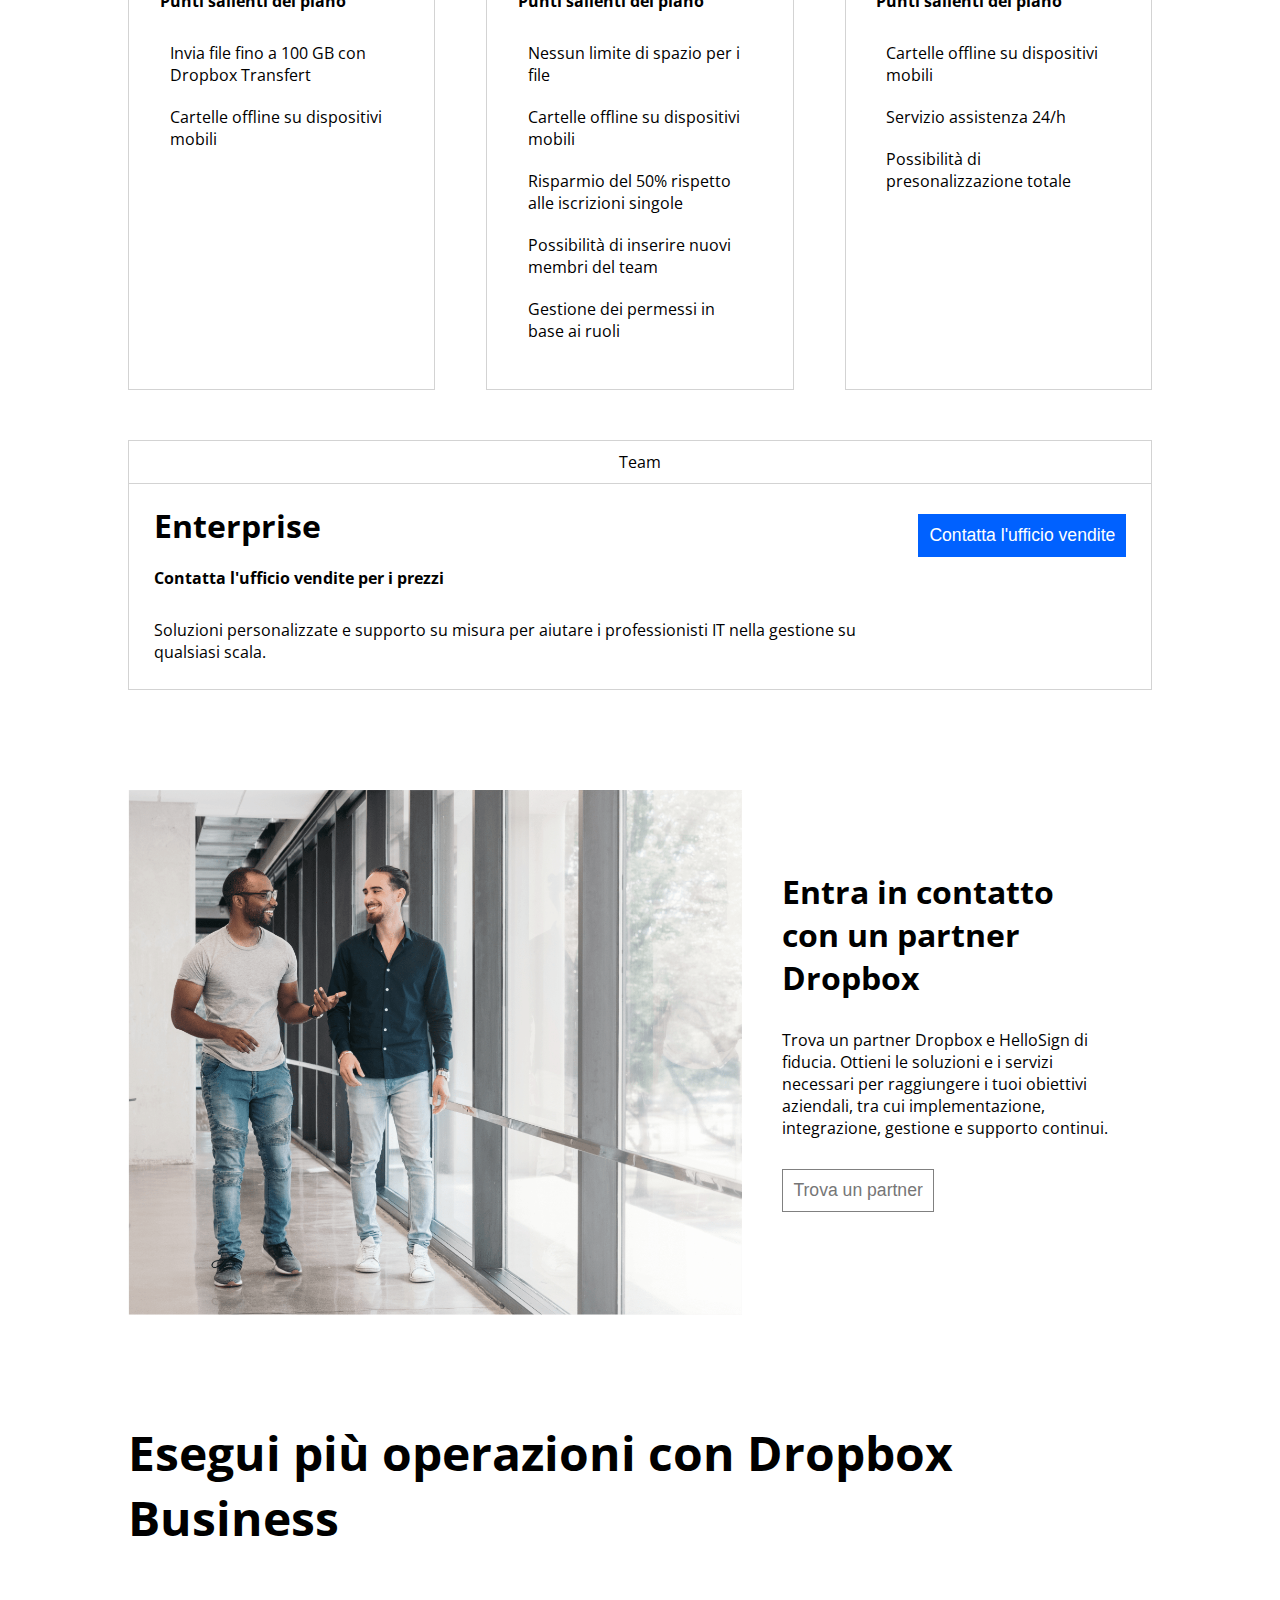
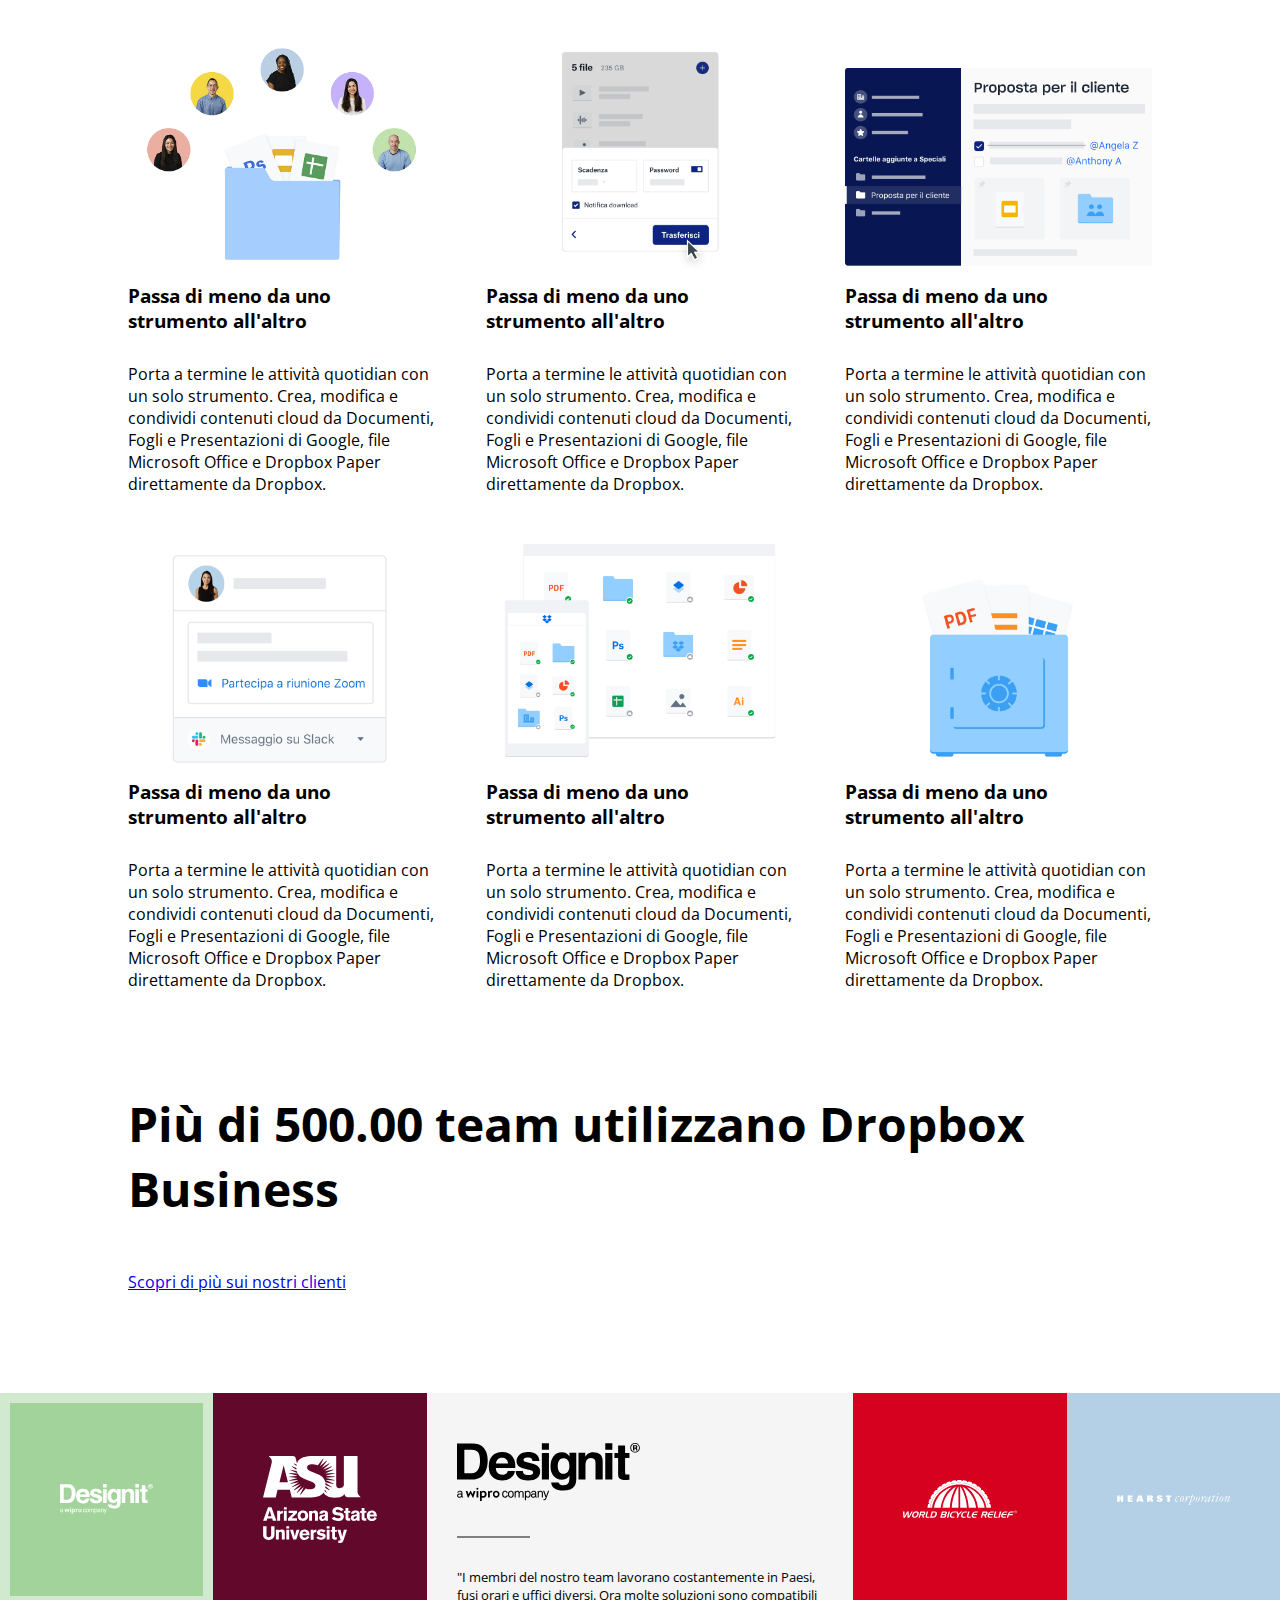
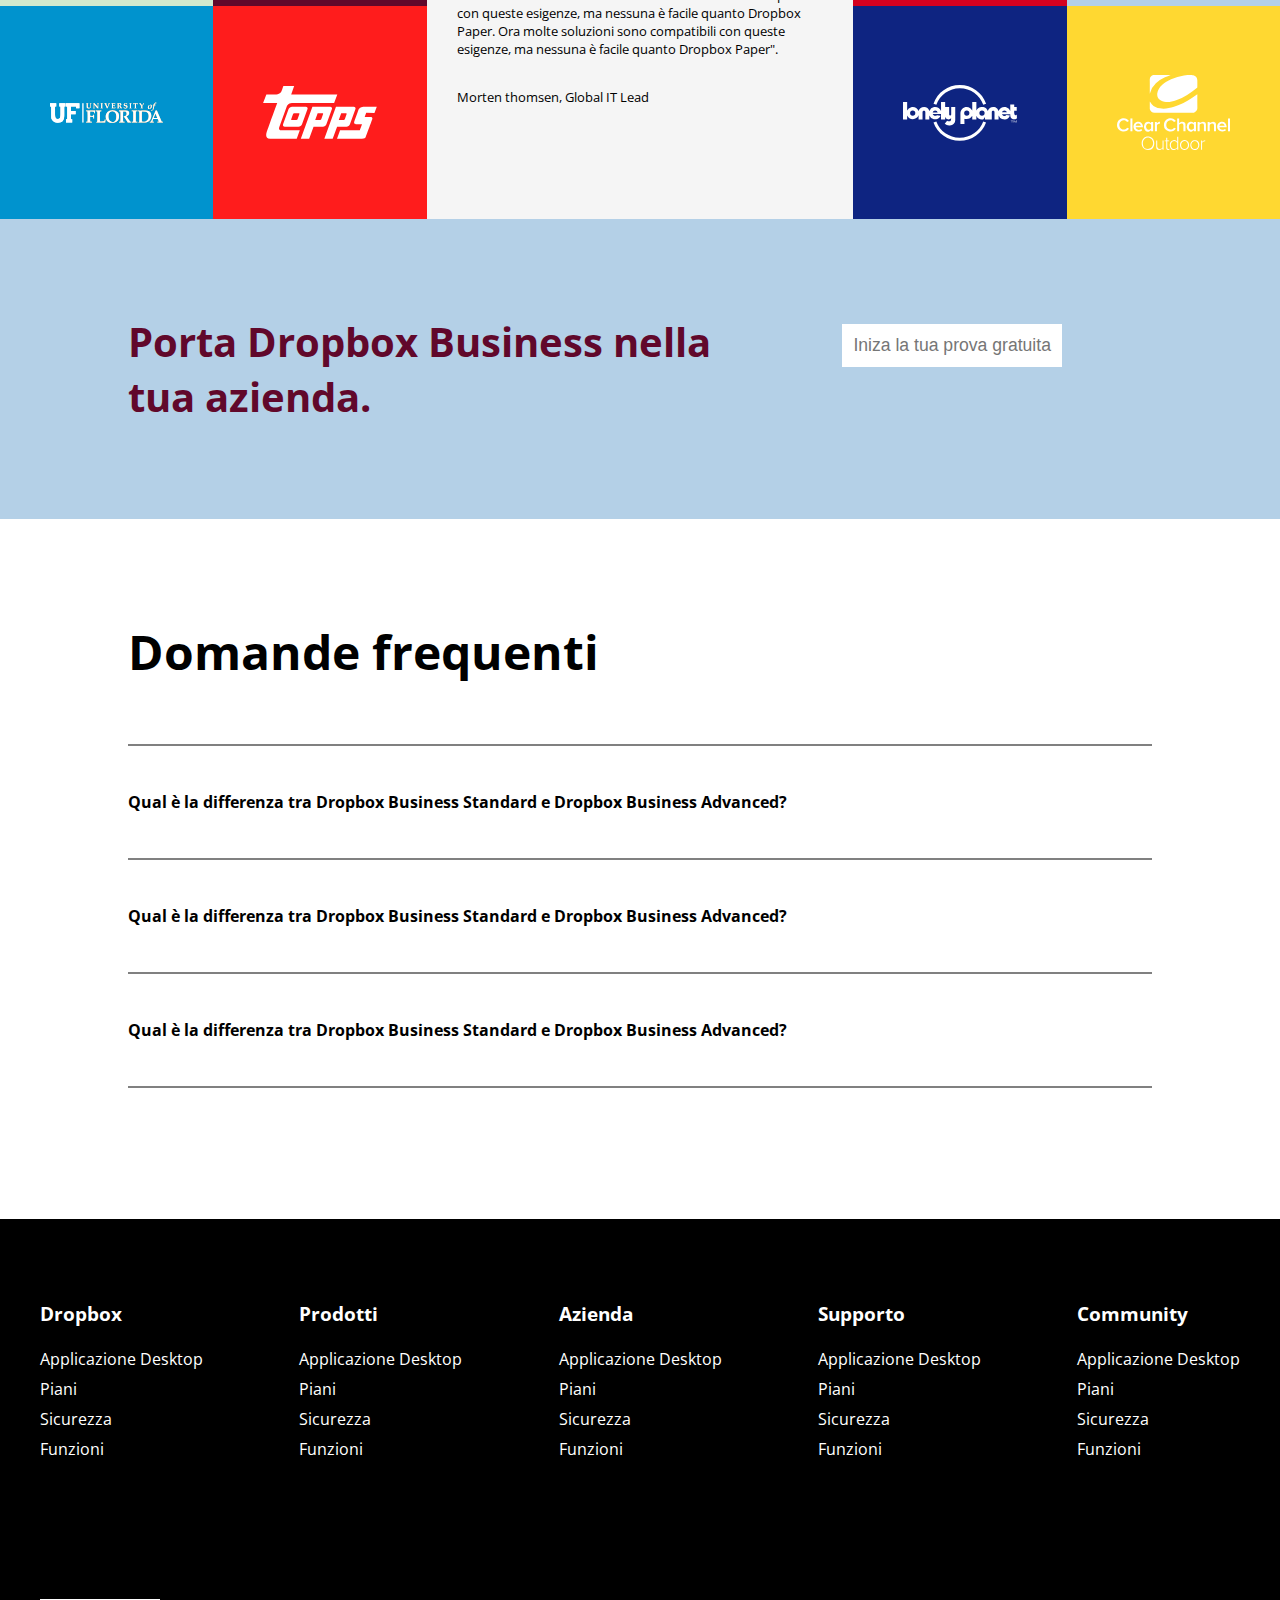
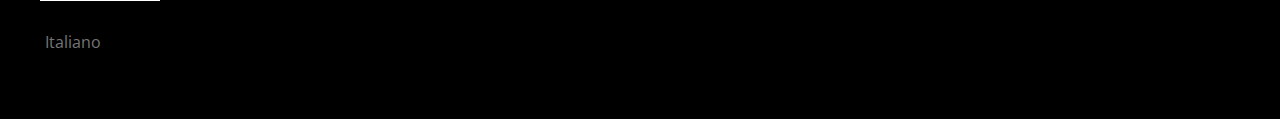
==== commit b0343acb: "Add left nav popup text" ====
--- a/Bonus/index.html
+++ b/Bonus/index.html
@@ -30,9 +30,48 @@
 
                     <ul>
                         <li> <img class="logo" src="img/logo-small.png" alt="Logo Dropbox"> </li>
-                        <li> <a class="gray" href="#"> Perchè Dropbox </a> </li>
-                        <li> <a class="gray" href="#"> Funzioni </a> </li>
-                        <li> <a class="gray" href="#"> Piani e Prezzi </a> </li>
+                        <li> 
+                            
+                            <a class="gray" href="#"> Perchè Dropbox </a> 
+                            <div class="header-popup-box">
+                                <ul>
+                                    <li> <h3>Dropbox</h3> </li>
+                                    <li>Applicazione Desktop</li>
+                                    <li>Piani</li>
+                                    <li>Sicurezza</li>
+                                    <li>Funzioni</li>
+                                </ul>
+                            </div>
+                        
+                        </li>
+                        <li> 
+                            
+                            <a class="gray" href="#"> Funzioni </a> 
+                            <div class="header-popup-box">
+                                <ul>
+                                    <li> <h3>Dropbox</h3> </li>
+                                    <li>Applicazione Desktop</li>
+                                    <li>Piani</li>
+                                    <li>Sicurezza</li>
+                                    <li>Funzioni</li>
+                                </ul>
+                            </div>
+                        
+                        </li>
+                        <li> 
+                           
+                            <a class="gray" href="#"> Piani e Prezzi </a> 
+                            <div class="header-popup-box">
+                                <ul>
+                                    <li> <h3>Dropbox</h3> </li>
+                                    <li>Applicazione Desktop</li>
+                                    <li>Piani</li>
+                                    <li>Sicurezza</li>
+                                    <li>Funzioni</li>
+                                </ul>
+                            </div>
+                        
+                        </li>
                     </ul>
 
                 </div>
--- a/Bonus/css/style.css
+++ b/Bonus/css/style.css
@@ -100,10 +100,38 @@
 
 .right-nav > ul li{
     padding-right: 20px;
+    position: relative;
 }
 
 .left-nav > ul li{
     margin-left: 20px;
+}
+
+.left-nav > ul > li >a{
+    padding: 15px 0;
+    display: inline-block;
+}
+
+.left-nav > ul li :not(img):hover{
+    background-color:#F2EEE8;
+}
+
+.header-popup-box{
+    background-color:#F2EEE8;
+    padding: 20px;
+    position: absolute;
+    top: 100%;
+    display: none;
+}
+
+.left-nav > ul li:hover .header-popup-box{
+    display: block;
+}
+
+.header-popup-box ul li{
+    display: block;
+    margin-left: 0px;
+    padding: 5px 0;
 }
 
 .header-box{
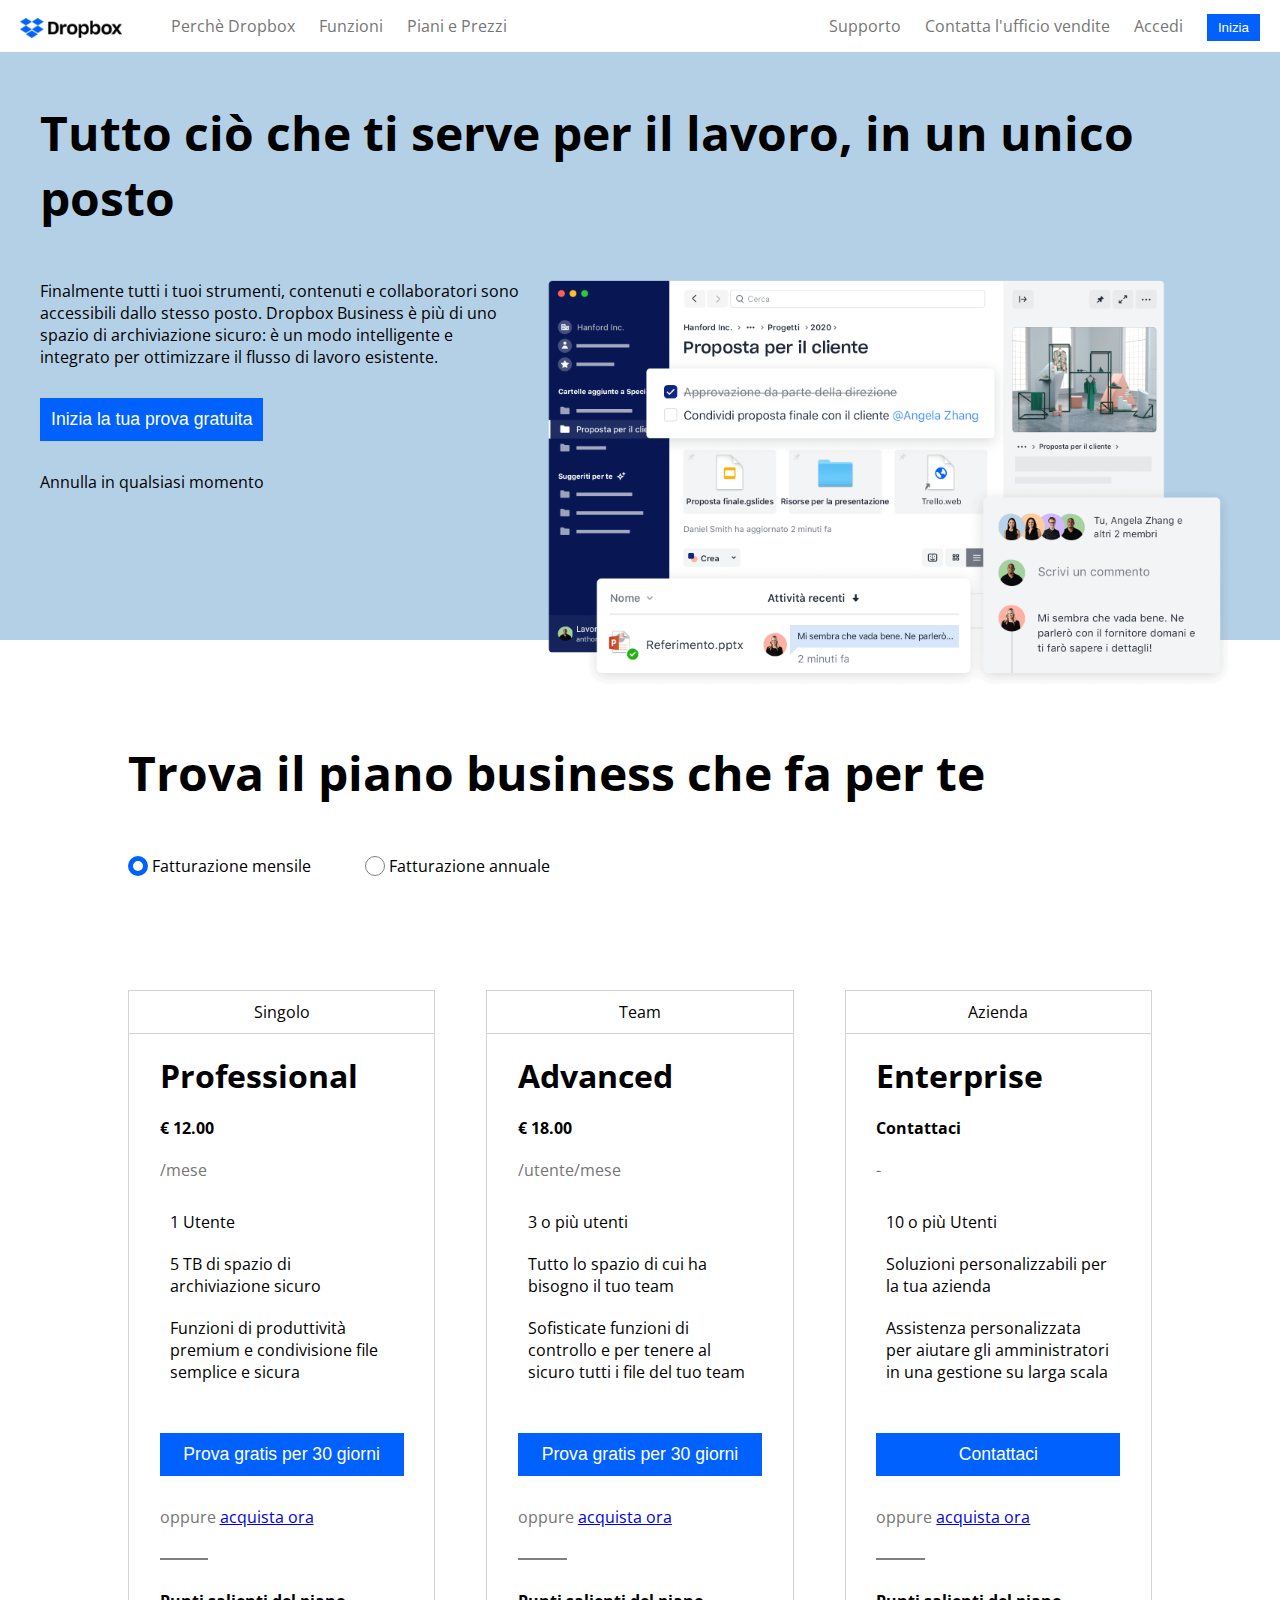
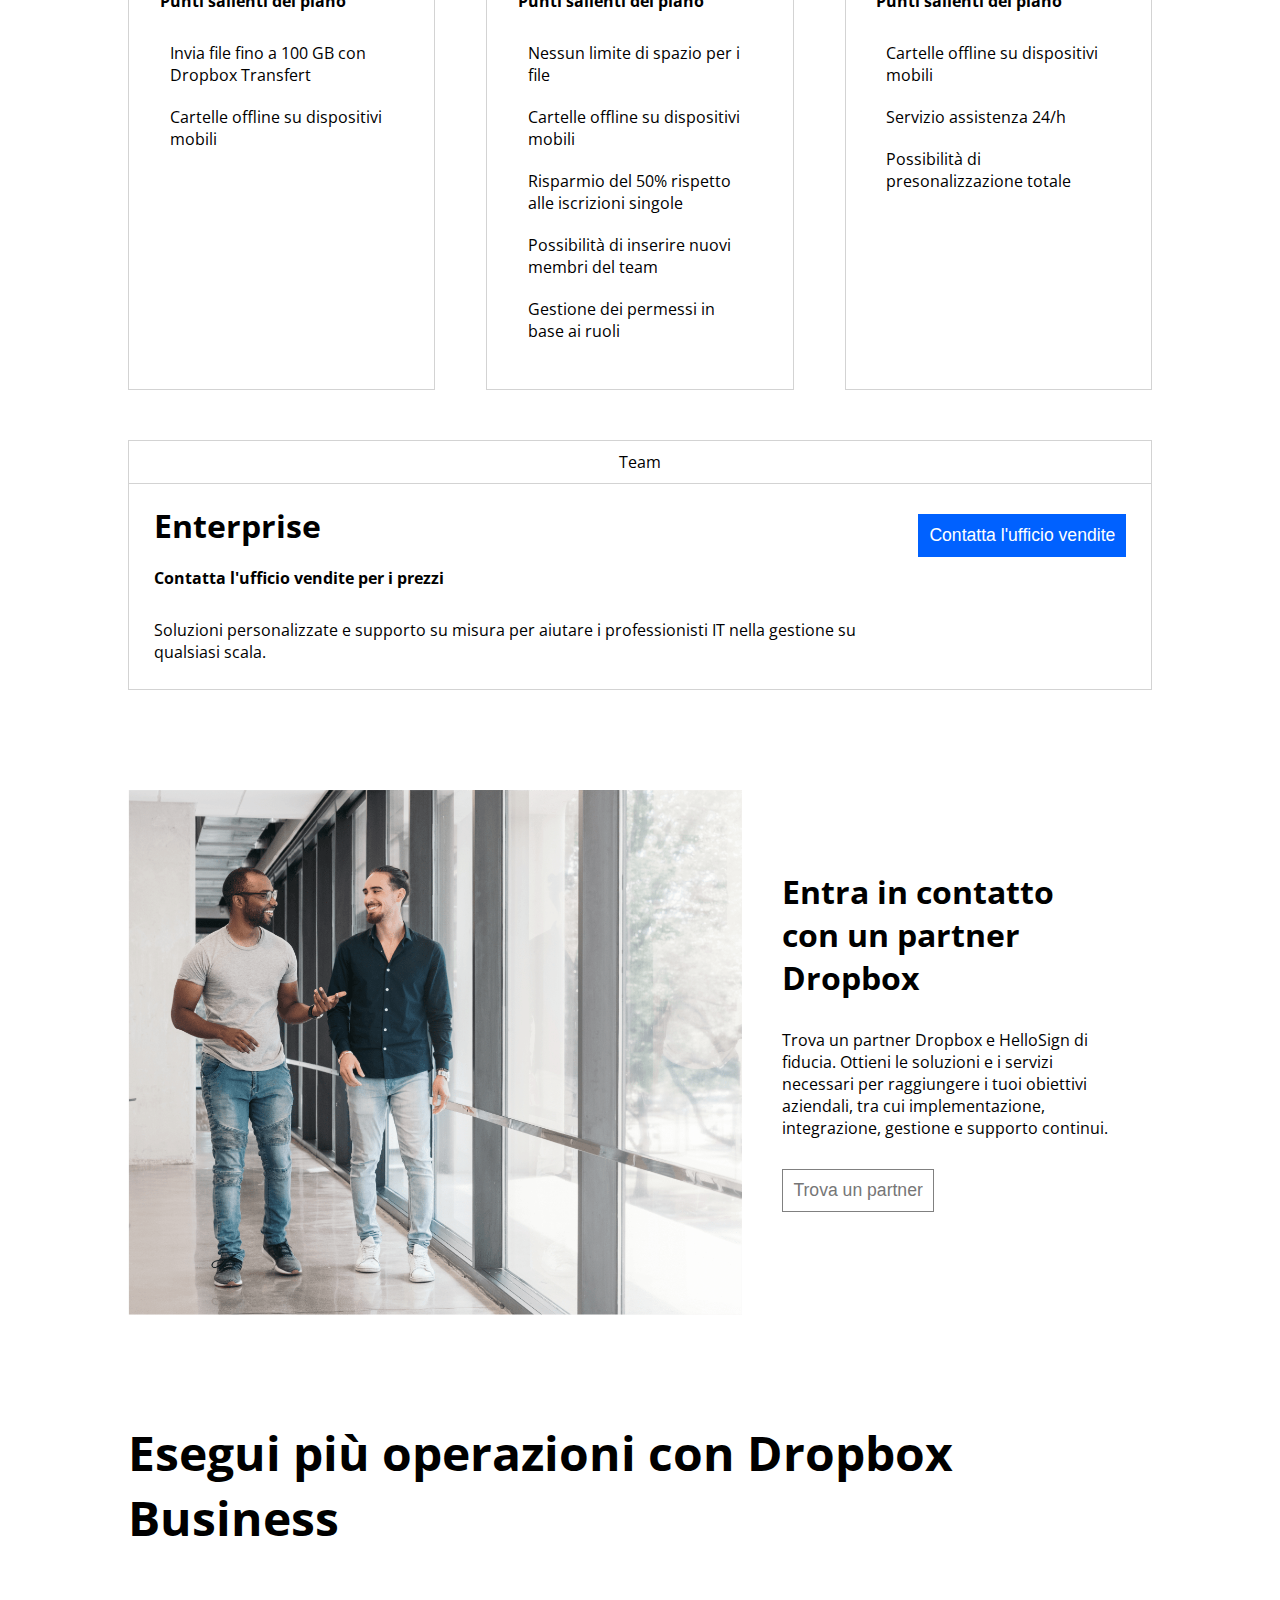
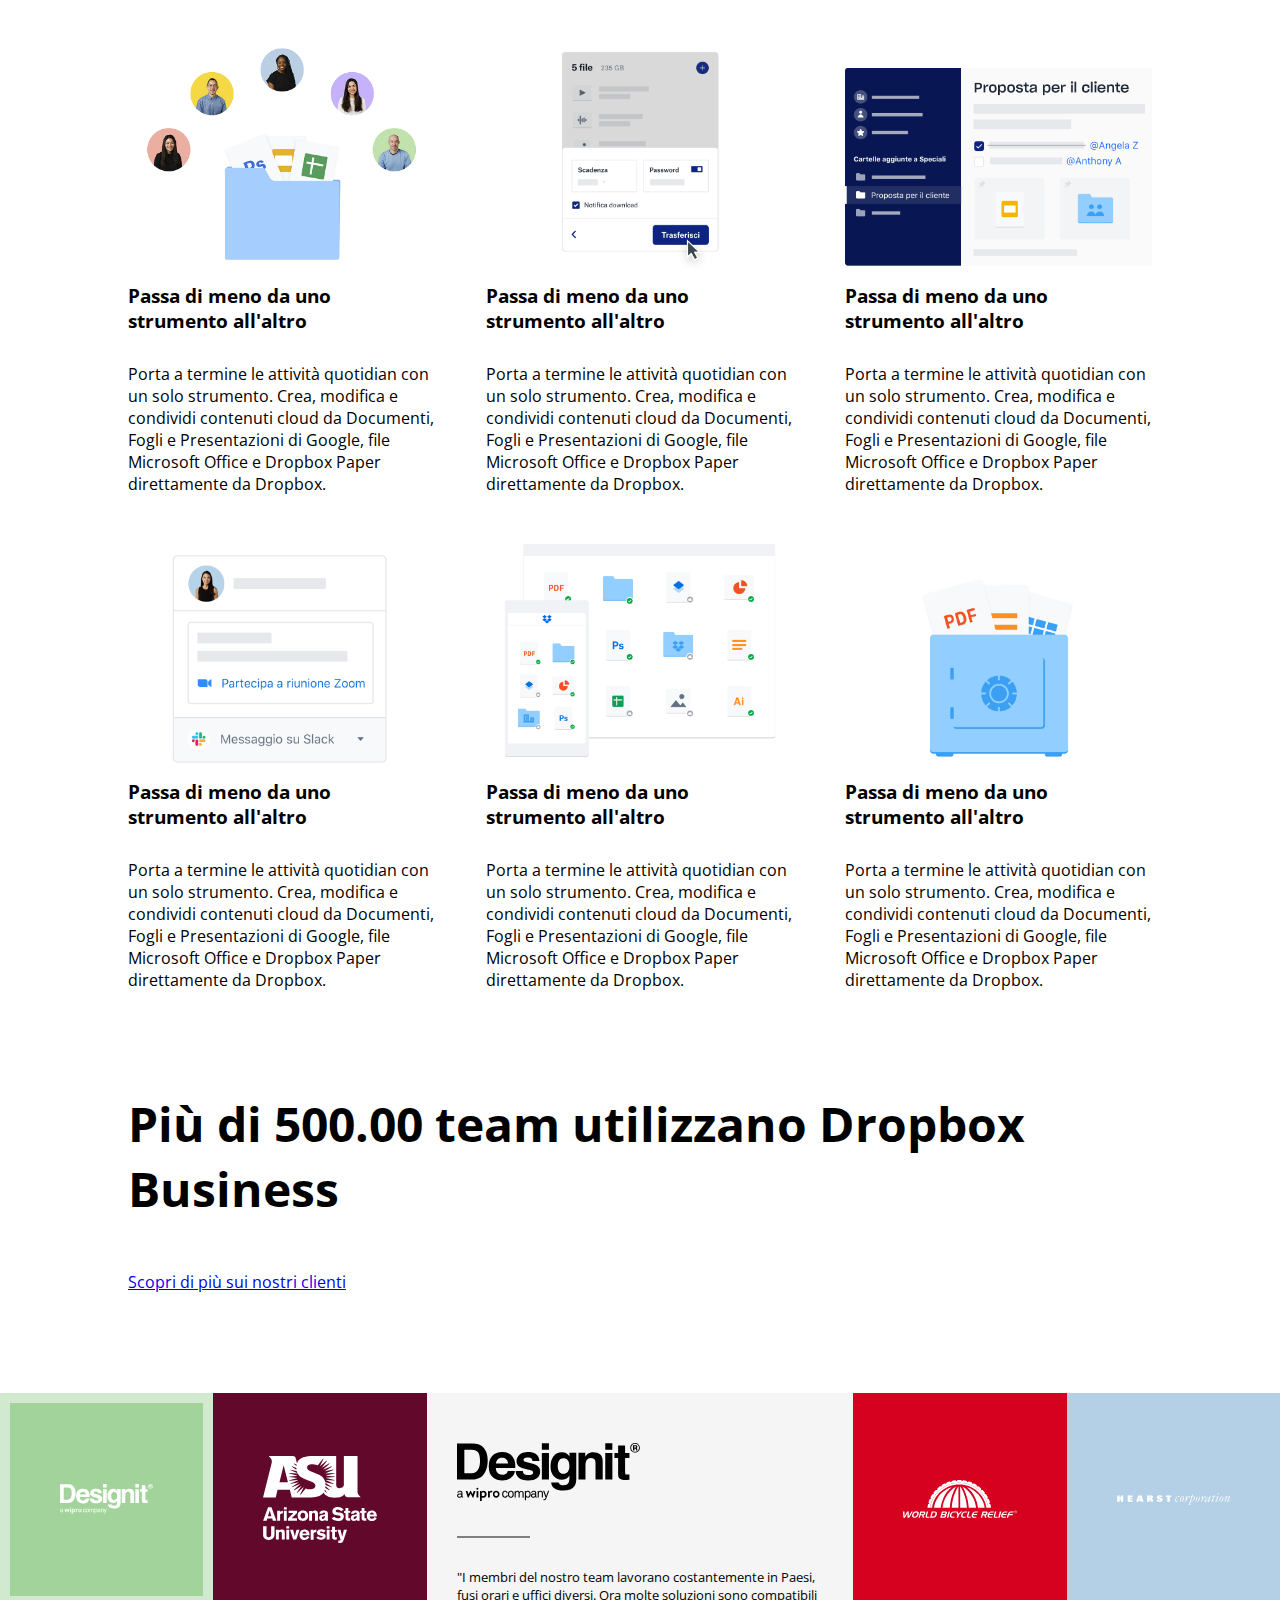
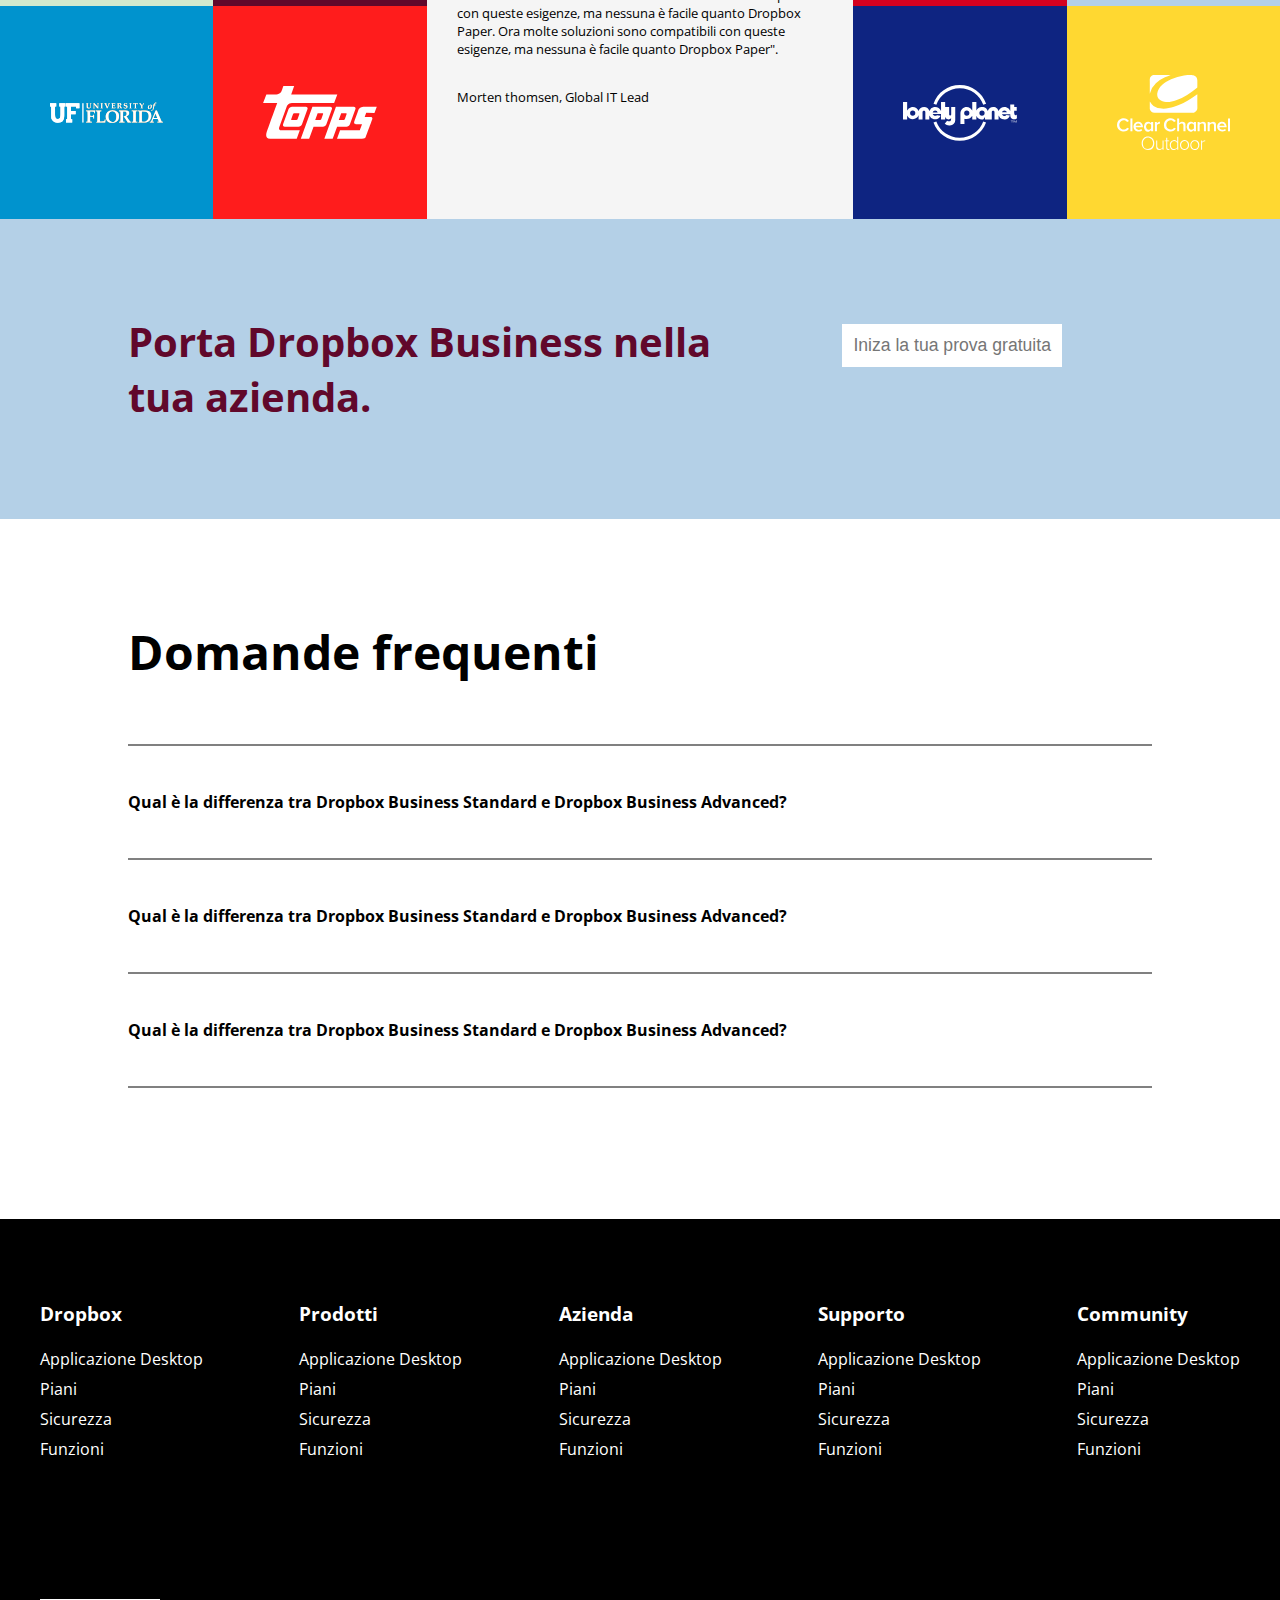
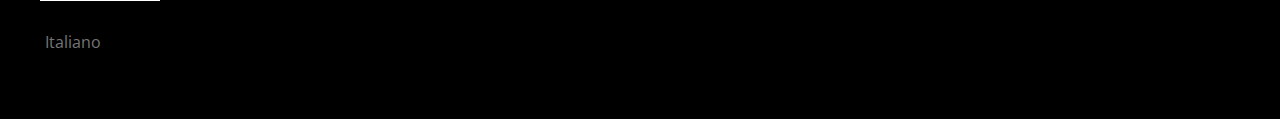
==== commit 0c234774: "Add navbar all popup text" ====
--- a/Bonus/index.html
+++ b/Bonus/index.html
@@ -36,7 +36,7 @@
                             <div class="header-popup-box">
                                 <ul>
                                     <li> <h3>Dropbox</h3> </li>
-                                    <li>Applicazione Desktop</li>
+                                    <li>Applicazione</li>
                                     <li>Piani</li>
                                     <li>Sicurezza</li>
                                     <li>Funzioni</li>
@@ -50,7 +50,7 @@
                             <div class="header-popup-box">
                                 <ul>
                                     <li> <h3>Dropbox</h3> </li>
-                                    <li>Applicazione Desktop</li>
+                                    <li>Applicazione</li>
                                     <li>Piani</li>
                                     <li>Sicurezza</li>
                                     <li>Funzioni</li>
@@ -64,7 +64,7 @@
                             <div class="header-popup-box">
                                 <ul>
                                     <li> <h3>Dropbox</h3> </li>
-                                    <li>Applicazione Desktop</li>
+                                    <li>Applicazione</li>
                                     <li>Piani</li>
                                     <li>Sicurezza</li>
                                     <li>Funzioni</li>
@@ -79,9 +79,48 @@
                 <div class="right-nav">
 
                     <ul>
-                        <li> <a class="gray" href="#"> Supporto </a> </li>
-                        <li> <a class="gray" href="#"> Contatta l'ufficio vendite </a> </li>
-                        <li> <a class="gray" href="#"> Accedi </a> </li>
+                        <li> 
+                            
+                            <a class="gray" href="#"> Supporto </a> 
+                            <div class="header-popup-box">
+                                <ul>
+                                    <li> <h3>Dropbox</h3> </li>
+                                    <li>Applicazione</li>
+                                    <li>Piani</li>
+                                    <li>Sicurezza</li>
+                                    <li>Funzioni</li>
+                                </ul>
+                            </div>
+                        
+                        </li>
+                        <li> 
+                            
+                            <a class="gray" href="#"> Contatta l'ufficio vendite </a> 
+                            <div class="header-popup-box">
+                                <ul>
+                                    <li> <h3>Dropbox</h3> </li>
+                                    <li>Applicazione</li>
+                                    <li>Piani</li>
+                                    <li>Sicurezza</li>
+                                    <li>Funzioni</li>
+                                </ul>
+                            </div>
+                        
+                        </li>
+                        <li> 
+                            
+                            <a class="gray" href="#"> Accedi </a> 
+                            <div class="header-popup-box">
+                                <ul>
+                                    <li> <h3>Dropbox</h3> </li>
+                                    <li>Applicazione</li>
+                                    <li>Piani</li>
+                                    <li>Sicurezza</li>
+                                    <li>Funzioni</li>
+                                </ul>
+                            </div>
+                        
+                        </li>
                         <li> <button class="white blue button-small">Inizia</button> </li>
                     </ul>
 
--- a/Bonus/css/style.css
+++ b/Bonus/css/style.css
@@ -103,8 +103,22 @@
     position: relative;
 }
 
+.right-nav > ul > li >a{
+    padding: 15px 0;
+    display: inline-block;
+}
+
+.right-nav > ul li :not(button):hover{
+    background-color:#F2EEE8;
+}
+
+.right-nav > ul li:hover .header-popup-box{
+    display: block;
+}
+
 .left-nav > ul li{
-    margin-left: 20px;
+    padding-left: 20px;
+    position: relative;
 }
 
 .left-nav > ul > li >a{
@@ -118,7 +132,8 @@
 
 .header-popup-box{
     background-color:#F2EEE8;
-    padding: 20px;
+    min-width: 300px;
+    min-height: 100px;
     position: absolute;
     top: 100%;
     display: none;
@@ -130,8 +145,7 @@
 
 .header-popup-box ul li{
     display: block;
-    margin-left: 0px;
-    padding: 5px 0;
+    padding: 10px 10px;
 }
 
 .header-box{
